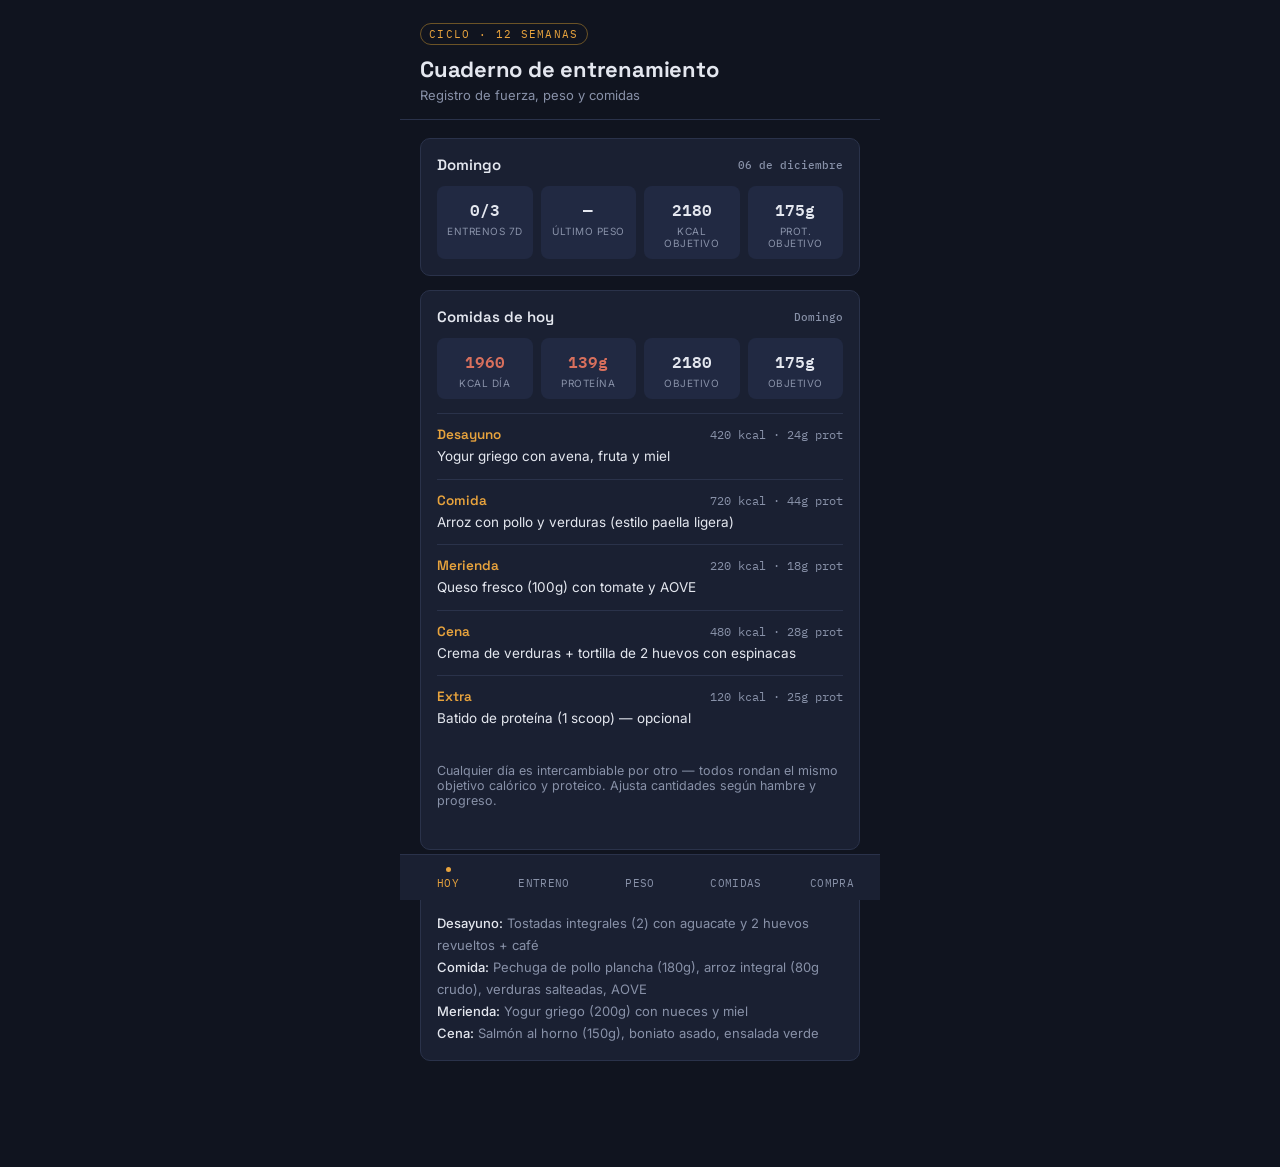
==== index.html @ 6636d722 "Add files via upload" ====
<!DOCTYPE html>
<html lang="es">
<head>
<meta charset="UTF-8">
<meta name="viewport" content="width=device-width, initial-scale=1, maximum-scale=1">
<meta name="theme-color" content="#10141f">
<title>Cuaderno — plan 12 semanas</title>
<link rel="stylesheet" href="style.css">
</head>
<body>

<header class="app-header">
  <div class="stamp">Ciclo · 12 semanas</div>
  <h1>Cuaderno de entrenamiento</h1>
  <p>Registro de fuerza, peso y comidas</p>
</header>

<main>

  <!-- ================= HOY ================= -->
  <section class="view active" id="view-hoy">
    <div class="card" id="hoy-resumen"></div>
    <div class="card" id="hoy-comidas"></div>
    <div class="card" id="hoy-manana"></div>
  </section>

  <!-- ================= ENTRENO ================= -->
  <section class="view" id="view-entreno">
    <div class="pillrow" id="workout-pills"></div>
    <div class="card" id="workout-card"></div>
  </section>

  <!-- ================= PESO ================= -->
  <section class="view" id="view-peso">
    <div class="card">
      <h2>Registrar peso <span class="tag">3x/semana o más</span></h2>
      <div class="weight-input-row">
        <input type="number" step="0.1" inputmode="decimal" id="weight-input" placeholder="Ej. 79.4">
        <button id="weight-save">Guardar</button>
      </div>
      <div class="chart-wrap"><canvas id="weight-chart"></canvas></div>
      <div class="trend-readout" id="weight-trend"></div>
    </div>
    <div class="card">
      <h2>Historial</h2>
      <div class="weight-history" id="weight-history"></div>
    </div>
  </section>

  <!-- ================= COMIDAS ================= -->
  <section class="view" id="view-comidas">
    <div class="pillrow" id="meal-mode-pills">
      <button class="pill active" data-mode="dia">Día</button>
      <button class="pill" data-mode="semana">Semana</button>
    </div>
    <div id="meal-day-pills-wrap">
      <div class="pillrow" id="meal-pills"></div>
    </div>
    <div class="card" id="meal-card"></div>
  </section>

  <!-- ================= COMPRA ================= -->
  <section class="view" id="view-compra">
    <div class="card">
      <h2>¿Qué días quieres comprar? <span class="tag">marca los que apliquen</span></h2>
      <div class="daycheck-grid" id="compra-daychecks"></div>
      <button class="ghost" id="compra-select-all" style="margin-top:10px;width:100%;">Marcar / desmarcar todos</button>
    </div>
    <div class="card" id="compra-list"></div>
  </section>

</main>

<nav class="tabbar">
  <button data-view="hoy" class="active"><span class="dot"></span>Hoy</button>
  <button data-view="entreno"><span class="dot"></span>Entreno</button>
  <button data-view="peso"><span class="dot"></span>Peso</button>
  <button data-view="comidas"><span class="dot"></span>Comidas</button>
  <button data-view="compra"><span class="dot"></span>Compra</button>
</nav>

<script src="data.js"></script>
<script src="app.js"></script>
</body>
</html>
---- style.css ----
@import url('https://fonts.googleapis.com/css2?family=Space+Grotesk:wght@500;600;700&family=Inter:wght@400;500;600&family=IBM+Plex+Mono:wght@500;600&display=swap');

:root {
  --bg: #10141f;
  --surface: #1a2032;
  --surface-2: #212942;
  --border: #2a324a;
  --text: #e4e7ef;
  --text-muted: #8891a8;
  --accent: #e8a33d;
  --accent-dim: #6b5326;
  --good: #5fa777;
  --bad: #d9705d;
  --radius: 10px;
}

* { box-sizing: border-box; }

html, body {
  margin: 0;
  padding: 0;
  background: var(--bg);
  color: var(--text);
  font-family: 'Inter', system-ui, sans-serif;
  -webkit-tap-highlight-color: transparent;
}

body {
  max-width: 480px;
  margin: 0 auto;
  min-height: 100vh;
  padding-bottom: 84px;
}

header.app-header {
  padding: 22px 20px 16px;
  border-bottom: 1px solid var(--border);
}

header.app-header .stamp {
  display: inline-flex;
  align-items: center;
  gap: 8px;
  font-family: 'IBM Plex Mono', monospace;
  font-size: 11px;
  letter-spacing: 0.12em;
  text-transform: uppercase;
  color: var(--accent);
  border: 1px solid var(--accent-dim);
  padding: 3px 8px;
  border-radius: 999px;
  margin-bottom: 10px;
}

header.app-header h1 {
  font-family: 'Space Grotesk', sans-serif;
  font-size: 22px;
  font-weight: 700;
  margin: 0;
  letter-spacing: -0.01em;
}

header.app-header p {
  color: var(--text-muted);
  font-size: 13px;
  margin: 4px 0 0;
}

main { padding: 18px 20px 8px; }

section.view { display: none; }
section.view.active { display: block; }

.card {
  background: var(--surface);
  border: 1px solid var(--border);
  border-radius: var(--radius);
  padding: 16px;
  margin-bottom: 14px;
}

.card h2 {
  font-family: 'Space Grotesk', sans-serif;
  font-size: 15px;
  font-weight: 600;
  margin: 0 0 12px;
  display: flex;
  align-items: center;
  justify-content: space-between;
}

.card h2 .tag {
  font-family: 'IBM Plex Mono', monospace;
  font-size: 10.5px;
  color: var(--text-muted);
  font-weight: 500;
}

/* ---- Day selector pills ---- */
.pillrow {
  display: flex;
  gap: 6px;
  overflow-x: auto;
  padding-bottom: 4px;
  margin-bottom: 14px;
  -ms-overflow-style: none;
  scrollbar-width: none;
}
.pillrow::-webkit-scrollbar { display: none; }

.pill {
  flex: 0 0 auto;
  font-family: 'IBM Plex Mono', monospace;
  font-size: 12px;
  padding: 7px 12px;
  border-radius: 999px;
  border: 1px solid var(--border);
  background: var(--surface);
  color: var(--text-muted);
  cursor: pointer;
}
.pill.active {
  background: var(--accent);
  border-color: var(--accent);
  color: #1a1206;
  font-weight: 600;
}

/* ---- Macro summary ---- */
.macro-grid {
  display: grid;
  grid-template-columns: repeat(4, 1fr);
  gap: 8px;
}
.macro-box {
  background: var(--surface-2);
  border-radius: 8px;
  padding: 10px 6px;
  text-align: center;
}
.macro-box .val {
  font-family: 'IBM Plex Mono', monospace;
  font-size: 16px;
  font-weight: 600;
}
.macro-box .lbl {
  font-size: 10px;
  color: var(--text-muted);
  text-transform: uppercase;
  letter-spacing: 0.05em;
  margin-top: 2px;
}
.macro-box.on-target .val { color: var(--good); }
.macro-box.off-target .val { color: var(--bad); }

/* ---- Meal rows ---- */
.meal-row {
  padding: 12px 0;
  border-top: 1px solid var(--border);
}
.meal-row:first-child { border-top: none; padding-top: 0; }
.meal-row .meal-head {
  display: flex;
  justify-content: space-between;
  align-items: baseline;
  margin-bottom: 4px;
}
.meal-row .meal-name {
  font-family: 'Space Grotesk', sans-serif;
  font-weight: 600;
  font-size: 13.5px;
  color: var(--accent);
}
.meal-row .meal-macro {
  font-family: 'IBM Plex Mono', monospace;
  font-size: 11.5px;
  color: var(--text-muted);
}
.meal-row .meal-text {
  font-size: 13.5px;
  line-height: 1.45;
  color: var(--text);
}

/* ---- Workout log ---- */
.exercise-row {
  border-top: 1px solid var(--border);
  padding: 12px 0;
  position: relative;
}
.exercise-row:first-child { border-top: none; padding-top: 0; }
.exercise-row .ex-remove {
  position: absolute;
  top: 12px;
  right: 0;
  background: none;
  border: 1px solid var(--border);
  color: var(--text-muted);
  width: 22px;
  height: 22px;
  border-radius: 50%;
  font-size: 14px;
  line-height: 1;
  cursor: pointer;
  display: flex;
  align-items: center;
  justify-content: center;
}
.exercise-row:first-child .ex-remove { top: 0; }
.exercise-row .ex-remove:active { color: var(--bad); border-color: var(--bad); }
.exercise-row .ex-name {
  font-weight: 600;
  font-size: 13.5px;
  padding-right: 30px;
}
.exercise-row .ex-scheme {
  font-family: 'IBM Plex Mono', monospace;
  font-size: 11px;
  color: var(--text-muted);
  margin-bottom: 8px;
}
.exercise-row .ex-last {
  font-size: 11.5px;
  color: var(--accent);
  margin-bottom: 8px;
  font-family: 'IBM Plex Mono', monospace;
}
.set-inputs {
  display: flex;
  gap: 8px;
}
.set-inputs input {
  flex: 1;
  background: var(--surface-2);
  border: 1px solid var(--border);
  border-radius: 6px;
  color: var(--text);
  font-family: 'IBM Plex Mono', monospace;
  font-size: 13px;
  padding: 8px;
  width: 100%;
}
.set-inputs input::placeholder { color: #4d566e; }

button.primary {
  width: 100%;
  background: var(--accent);
  color: #1a1206;
  border: none;
  border-radius: 8px;
  padding: 13px;
  font-family: 'Space Grotesk', sans-serif;
  font-weight: 700;
  font-size: 14px;
  cursor: pointer;
  margin-top: 4px;
}
button.primary:active { opacity: 0.85; }

button.ghost {
  background: transparent;
  border: 1px solid var(--border);
  color: var(--text-muted);
  border-radius: 8px;
  padding: 8px 12px;
  font-family: 'IBM Plex Mono', monospace;
  font-size: 12px;
  cursor: pointer;
}

.add-exercise {
  margin-top: 16px;
  padding-top: 14px;
  border-top: 1px dashed var(--border);
}
.add-exercise-inputs {
  display: flex;
  flex-direction: column;
  gap: 8px;
  margin-bottom: 8px;
}
.add-exercise-inputs input {
  background: var(--surface-2);
  border: 1px solid var(--border);
  border-radius: 6px;
  color: var(--text);
  font-family: 'Inter', sans-serif;
  font-size: 13px;
  padding: 9px 10px;
  width: 100%;
}
.add-exercise-inputs input::placeholder { color: #4d566e; }

/* ---- Weight log ---- */
.weight-input-row {
  display: flex;
  gap: 8px;
  margin-bottom: 14px;
}
.weight-input-row input {
  flex: 1;
  background: var(--surface-2);
  border: 1px solid var(--border);
  border-radius: 8px;
  color: var(--text);
  font-family: 'IBM Plex Mono', monospace;
  font-size: 15px;
  padding: 10px 12px;
}
.weight-input-row button {
  background: var(--accent);
  color: #1a1206;
  border: none;
  border-radius: 8px;
  padding: 0 18px;
  font-weight: 700;
  cursor: pointer;
}

.chart-wrap { position: relative; height: 150px; margin-bottom: 8px; }
.chart-wrap canvas { width: 100%; height: 100%; }

.trend-readout {
  display: flex;
  justify-content: space-between;
  font-family: 'IBM Plex Mono', monospace;
  font-size: 12px;
  color: var(--text-muted);
  padding-top: 8px;
  border-top: 1px solid var(--border);
}
.trend-readout b { color: var(--text); }

.weight-history {
  margin-top: 10px;
  max-height: 140px;
  overflow-y: auto;
}
.weight-history .wh-row {
  display: flex;
  justify-content: space-between;
  font-family: 'IBM Plex Mono', monospace;
  font-size: 12px;
  padding: 6px 0;
  border-top: 1px solid var(--border);
  color: var(--text-muted);
}
.weight-history .wh-row span:last-child { color: var(--text); }

/* ---- Vista semana (Comidas) ---- */
.week-day-block {
  border-top: 1px solid var(--border);
  padding: 12px 0;
}
.week-day-block:first-child { border-top: none; padding-top: 0; }
.week-day-block .wd-head {
  display: flex;
  justify-content: space-between;
  align-items: baseline;
  margin-bottom: 6px;
}
.week-day-block .wd-name {
  font-family: 'Space Grotesk', sans-serif;
  font-weight: 700;
  font-size: 14px;
}
.week-day-block .wd-macro {
  font-family: 'IBM Plex Mono', monospace;
  font-size: 11px;
  color: var(--text-muted);
}
.week-day-block .wd-meals {
  font-size: 12.5px;
  color: var(--text-muted);
  line-height: 1.6;
}
.week-day-block .wd-meals b { color: var(--text); font-weight: 500; }

/* ---- Lista de la compra ---- */
.daycheck-grid {
  display: grid;
  grid-template-columns: repeat(4, 1fr);
  gap: 8px;
}
.daycheck {
  display: flex;
  flex-direction: column;
  align-items: center;
  gap: 6px;
  padding: 10px 4px;
  border-radius: 8px;
  border: 1px solid var(--border);
  background: var(--surface-2);
  cursor: pointer;
  font-family: 'IBM Plex Mono', monospace;
  font-size: 11px;
  color: var(--text-muted);
}
.daycheck.checked {
  border-color: var(--accent);
  color: var(--accent);
}
.daycheck input { display: none; }
.daycheck .box {
  width: 16px;
  height: 16px;
  border-radius: 4px;
  border: 1.5px solid var(--border);
}
.daycheck.checked .box {
  background: var(--accent);
  border-color: var(--accent);
}

.shop-cat { margin-bottom: 16px; }
.shop-cat:last-child { margin-bottom: 0; }
.shop-cat h3 {
  font-family: 'Space Grotesk', sans-serif;
  font-size: 12.5px;
  font-weight: 600;
  color: var(--accent);
  margin: 0 0 8px;
  text-transform: uppercase;
  letter-spacing: 0.03em;
}
.shop-item {
  display: flex;
  justify-content: space-between;
  font-size: 13.5px;
  padding: 7px 0;
  border-top: 1px solid var(--border);
}
.shop-item:first-child { border-top: none; }
.shop-item .qty {
  font-family: 'IBM Plex Mono', monospace;
  color: var(--text-muted);
  white-space: nowrap;
  margin-left: 12px;
}

.tomorrow-list {
  font-size: 13px;
  color: var(--text-muted);
  line-height: 1.7;
}
.tomorrow-list b { color: var(--text); font-weight: 500; }

.empty-note {
  font-size: 12.5px;
  color: var(--text-muted);
  text-align: center;
  padding: 12px 0;
}

/* ---- Bottom nav ---- */
nav.tabbar {
  position: fixed;
  bottom: 0;
  left: 50%;
  transform: translateX(-50%);
  width: 100%;
  max-width: 480px;
  background: var(--surface);
  border-top: 1px solid var(--border);
  display: flex;
}
nav.tabbar button {
  flex: 1;
  background: none;
  border: none;
  color: var(--text-muted);
  font-family: 'IBM Plex Mono', monospace;
  font-size: 10.5px;
  letter-spacing: 0.03em;
  text-transform: uppercase;
  padding: 12px 4px 10px;
  cursor: pointer;
  display: flex;
  flex-direction: column;
  align-items: center;
  gap: 4px;
}
nav.tabbar button .dot {
  width: 5px;
  height: 5px;
  border-radius: 50%;
  background: transparent;
}
nav.tabbar button.active { color: var(--accent); }
nav.tabbar button.active .dot { background: var(--accent); }

:focus-visible {
  outline: 2px solid var(--accent);
  outline-offset: 2px;
}

@media (prefers-reduced-motion: reduce) {
  * { transition: none !important; animation: none !important; }
}
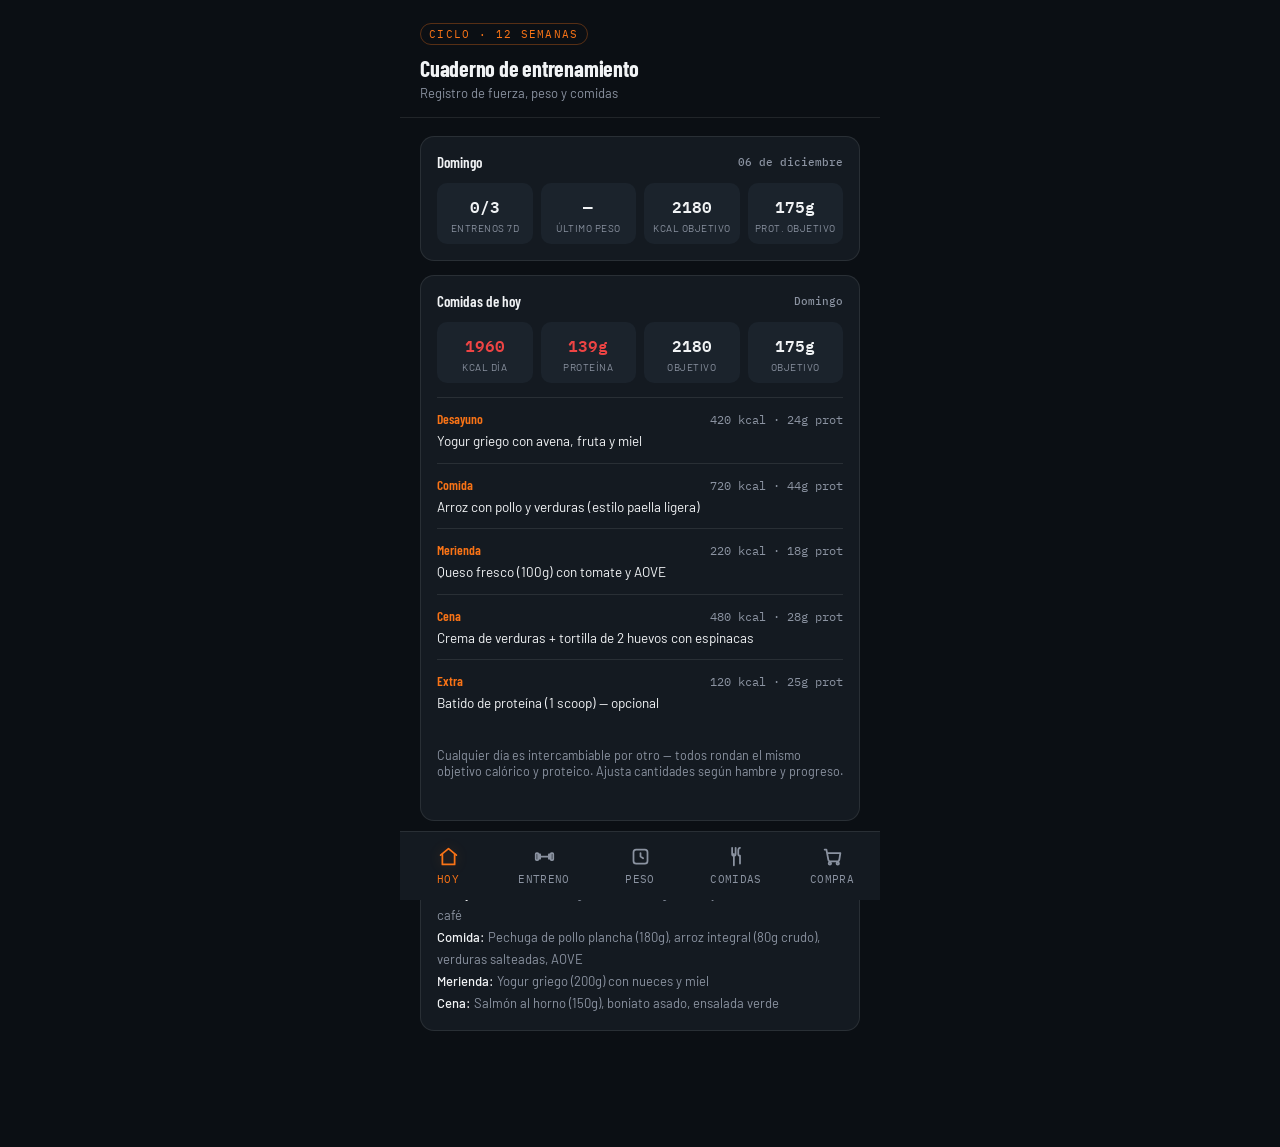
==== commit ad092822: "new 2.0" ====
--- a/index.html
+++ b/index.html
@@ -2,7 +2,7 @@
 <html lang="es">
 <head>
 <meta charset="UTF-8">
-<meta name="viewport" content="width=device-width, initial-scale=1, maximum-scale=1">
+<meta name="viewport" content="width=device-width, initial-scale=1, maximum-scale=1, viewport-fit=cover">
 <meta name="theme-color" content="#10141f">
 <title>Cuaderno — plan 12 semanas</title>
 <link rel="stylesheet" href="style.css">
@@ -72,11 +72,26 @@
 </main>
 
 <nav class="tabbar">
-  <button data-view="hoy" class="active"><span class="dot"></span>Hoy</button>
-  <button data-view="entreno"><span class="dot"></span>Entreno</button>
-  <button data-view="peso"><span class="dot"></span>Peso</button>
-  <button data-view="comidas"><span class="dot"></span>Comidas</button>
-  <button data-view="compra"><span class="dot"></span>Compra</button>
+  <button data-view="hoy" class="active">
+    <svg class="tab-icon" viewBox="0 0 24 24" fill="none" stroke="currentColor" stroke-width="2" stroke-linecap="round" stroke-linejoin="round"><path d="M3 10.5 12 3l9 7.5"/><path d="M5 9.5V21h14V9.5"/></svg>
+    <span>Hoy</span>
+  </button>
+  <button data-view="entreno">
+    <svg class="tab-icon" viewBox="0 0 24 24" fill="none" stroke="currentColor" stroke-width="2" stroke-linecap="round" stroke-linejoin="round"><line x1="6" y1="12" x2="18" y2="12"/><rect x="2" y="8" width="3" height="8" rx="1"/><rect x="19" y="8" width="3" height="8" rx="1"/><rect x="5" y="9.5" width="2" height="5"/><rect x="17" y="9.5" width="2" height="5"/></svg>
+    <span>Entreno</span>
+  </button>
+  <button data-view="peso">
+    <svg class="tab-icon" viewBox="0 0 24 24" fill="none" stroke="currentColor" stroke-width="2" stroke-linecap="round" stroke-linejoin="round"><rect x="4" y="4" width="16" height="16" rx="3"/><path d="M12 8v4l3 2"/></svg>
+    <span>Peso</span>
+  </button>
+  <button data-view="comidas">
+    <svg class="tab-icon" viewBox="0 0 24 24" fill="none" stroke="currentColor" stroke-width="2" stroke-linecap="round" stroke-linejoin="round"><path d="M7 2v7a2 2 0 0 0 4 0V2"/><path d="M9 9v13"/><path d="M16 2c-1.4 0-2 1.3-2 3v4c0 1 .9 2 2 2v9"/></svg>
+    <span>Comidas</span>
+  </button>
+  <button data-view="compra">
+    <svg class="tab-icon" viewBox="0 0 24 24" fill="none" stroke="currentColor" stroke-width="2" stroke-linecap="round" stroke-linejoin="round"><circle cx="9" cy="20" r="1.4"/><circle cx="18" cy="20" r="1.4"/><path d="M3 4h2l2.3 12a2 2 0 0 0 2 1.6h8.4a2 2 0 0 0 2-1.5L21 8H6.2"/></svg>
+    <span>Compra</span>
+  </button>
 </nav>
 
 <script src="data.js"></script>
--- a/style.css
+++ b/style.css
@@ -1,17 +1,18 @@
-@import url('https://fonts.googleapis.com/css2?family=Space+Grotesk:wght@500;600;700&family=Inter:wght@400;500;600&family=IBM+Plex+Mono:wght@500;600&display=swap');
+@import url('https://fonts.googleapis.com/css2?family=Barlow+Condensed:wght@500;600;700;800&family=Barlow:wght@400;500;600&family=IBM+Plex+Mono:wght@500;600&display=swap');
 
 :root {
-  --bg: #10141f;
-  --surface: #1a2032;
-  --surface-2: #212942;
-  --border: #2a324a;
-  --text: #e4e7ef;
-  --text-muted: #8891a8;
-  --accent: #e8a33d;
-  --accent-dim: #6b5326;
-  --good: #5fa777;
-  --bad: #d9705d;
-  --radius: 10px;
+  --bg: #0b0f14;
+  --surface: #141a21;
+  --surface-2: #1b232c;
+  --border: rgba(255, 255, 255, 0.09);
+  --text: #f1f3f5;
+  --text-muted: #8b93a1;
+  --accent: #f97316;
+  --accent-dim: rgba(249, 115, 22, 0.32);
+  --accent-glow: rgba(249, 115, 22, 0.22);
+  --good: #22c55e;
+  --bad: #ef4444;
+  --radius: 14px;
 }
 
 * { box-sizing: border-box; }
@@ -21,7 +22,7 @@
   padding: 0;
   background: var(--bg);
   color: var(--text);
-  font-family: 'Inter', system-ui, sans-serif;
+  font-family: 'Barlow', system-ui, sans-serif;
   -webkit-tap-highlight-color: transparent;
 }
 
@@ -29,7 +30,7 @@
   max-width: 480px;
   margin: 0 auto;
   min-height: 100vh;
-  padding-bottom: 84px;
+  padding-bottom: calc(94px + env(safe-area-inset-bottom, 0px));
 }
 
 header.app-header {
@@ -53,7 +54,7 @@
 }
 
 header.app-header h1 {
-  font-family: 'Space Grotesk', sans-serif;
+  font-family: 'Barlow Condensed', sans-serif;
   font-size: 22px;
   font-weight: 700;
   margin: 0;
@@ -80,7 +81,7 @@
 }
 
 .card h2 {
-  font-family: 'Space Grotesk', sans-serif;
+  font-family: 'Barlow Condensed', sans-serif;
   font-size: 15px;
   font-weight: 600;
   margin: 0 0 12px;
@@ -134,7 +135,7 @@
 }
 .macro-box {
   background: var(--surface-2);
-  border-radius: 8px;
+  border-radius: 10px;
   padding: 10px 6px;
   text-align: center;
 }
@@ -166,7 +167,7 @@
   margin-bottom: 4px;
 }
 .meal-row .meal-name {
-  font-family: 'Space Grotesk', sans-serif;
+  font-family: 'Barlow Condensed', sans-serif;
   font-weight: 600;
   font-size: 13.5px;
   color: var(--accent);
@@ -184,112 +185,241 @@
 
 /* ---- Workout log ---- */
 .exercise-row {
-  border-top: 1px solid var(--border);
-  padding: 12px 0;
+  background: var(--surface-2);
+  border: 1px solid var(--border);
+  border-radius: 16px;
+  padding: 18px 16px;
+  margin-bottom: 14px;
   position: relative;
 }
-.exercise-row:first-child { border-top: none; padding-top: 0; }
+.exercise-row:last-child { margin-bottom: 0; }
 .exercise-row .ex-remove {
   position: absolute;
-  top: 12px;
-  right: 0;
-  background: none;
-  border: 1px solid var(--border);
-  color: var(--text-muted);
-  width: 22px;
-  height: 22px;
+  top: 14px;
+  right: 14px;
+  background: var(--surface);
+  border: 1px solid var(--border);
+  color: var(--text-muted);
+  width: 32px;
+  height: 32px;
   border-radius: 50%;
-  font-size: 14px;
+  font-size: 17px;
   line-height: 1;
   cursor: pointer;
   display: flex;
   align-items: center;
   justify-content: center;
 }
-.exercise-row:first-child .ex-remove { top: 0; }
 .exercise-row .ex-remove:active { color: var(--bad); border-color: var(--bad); }
 .exercise-row .ex-name {
+  font-weight: 700;
+  font-size: 16px;
+  padding-right: 40px;
+  margin-bottom: 6px;
+  line-height: 1.3;
+}
+.exercise-row .ex-scheme {
+  display: block;
+  font-family: 'IBM Plex Mono', monospace;
+  font-size: 12.5px;
+  color: var(--text-muted);
+  margin-bottom: 10px;
+}
+.exercise-row .ex-last {
+  font-size: 12.5px;
+  color: var(--accent);
+  margin-bottom: 12px;
+  font-family: 'IBM Plex Mono', monospace;
+}
+.ex-rest-row {
+  display: flex;
+  align-items: center;
+  justify-content: space-between;
+  gap: 10px;
+  background: var(--surface);
+  border: 1px solid var(--border);
+  border-radius: 10px;
+  padding: 8px 8px 8px 14px;
+  margin-bottom: 12px;
+}
+.ex-rest-label {
+  font-family: 'IBM Plex Mono', monospace;
+  font-size: 12.5px;
+  color: var(--text-muted);
+}
+.ex-rest-stepper {
+  display: flex;
+  align-items: center;
+  gap: 10px;
+}
+.ex-rest-stepper button {
+  width: 40px;
+  height: 40px;
+  border-radius: 10px;
+  background: var(--surface-2);
+  border: 1px solid var(--border);
+  color: var(--text);
+  font-size: 19px;
+  line-height: 1;
+  display: flex;
+  align-items: center;
+  justify-content: center;
+  cursor: pointer;
+  -webkit-tap-highlight-color: transparent;
+}
+.ex-rest-stepper button:active { background: var(--accent-dim); }
+.ex-rest-value {
+  font-family: 'IBM Plex Mono', monospace;
+  font-size: 14.5px;
   font-weight: 600;
+  min-width: 42px;
+  text-align: center;
+}
+
+.stopwatch-btn {
+  width: 100%;
+  margin-top: 10px;
+  color: var(--accent);
+  border-color: var(--accent-dim);
+  padding: 13px;
+  font-size: 13px;
+  min-height: 46px;
+}
+.stopwatch-btn.running {
+  color: var(--bad);
+  border-color: var(--bad);
+}
+
+.rest-timer { margin-top: 14px; }
+.rest-start-btn {
+  width: 100%;
+  background: var(--surface);
+  border: 1px solid var(--border);
+  color: var(--text);
+  border-radius: 10px;
+  padding: 14px;
+  min-height: 48px;
+  font-family: 'IBM Plex Mono', monospace;
   font-size: 13.5px;
-  padding-right: 30px;
-}
-.exercise-row .ex-scheme {
-  font-family: 'IBM Plex Mono', monospace;
-  font-size: 11px;
-  color: var(--text-muted);
-  margin-bottom: 8px;
-}
-.exercise-row .ex-last {
-  font-size: 11.5px;
+  cursor: pointer;
+}
+.rest-countdown {
+  display: flex;
+  align-items: center;
+  justify-content: space-between;
+  background: var(--surface);
+  border: 1px solid var(--accent-dim);
+  border-radius: 10px;
+  padding: 12px 16px;
+  min-height: 48px;
+}
+.rc-time {
+  font-family: 'IBM Plex Mono', monospace;
+  font-size: 24px;
+  font-weight: 600;
   color: var(--accent);
-  margin-bottom: 8px;
-  font-family: 'IBM Plex Mono', monospace;
+}
+.rc-cancel {
+  background: none;
+  border: 1px solid var(--border);
+  color: var(--text-muted);
+  border-radius: 6px;
+  padding: 9px 14px;
+  min-height: 40px;
+  font-family: 'IBM Plex Mono', monospace;
+  font-size: 12px;
+  cursor: pointer;
+}
+.rc-done {
+  font-family: 'Barlow Condensed', sans-serif;
+  font-weight: 700;
+  font-size: 15px;
+  color: var(--good);
+  width: 100%;
+  text-align: center;
 }
 .set-inputs {
   display: flex;
-  gap: 8px;
+  gap: 10px;
 }
 .set-inputs input {
   flex: 1;
-  background: var(--surface-2);
-  border: 1px solid var(--border);
-  border-radius: 6px;
-  color: var(--text);
-  font-family: 'IBM Plex Mono', monospace;
-  font-size: 13px;
-  padding: 8px;
-  width: 100%;
-}
-.set-inputs input::placeholder { color: #4d566e; }
+  background: var(--surface);
+  border: 1px solid var(--border);
+  border-radius: 10px;
+  color: var(--text);
+  font-family: 'IBM Plex Mono', monospace;
+  font-size: 16px;
+  padding: 13px 10px;
+  min-height: 48px;
+  width: 100%;
+}
+.set-inputs input::placeholder { color: #4d566e; font-size: 13px; }
 
 button.primary {
   width: 100%;
   background: var(--accent);
   color: #1a1206;
   border: none;
-  border-radius: 8px;
-  padding: 13px;
-  font-family: 'Space Grotesk', sans-serif;
+  border-radius: 10px;
+  padding: 15px;
+  min-height: 50px;
+  font-family: 'Barlow Condensed', sans-serif;
   font-weight: 700;
-  font-size: 14px;
+  font-size: 16px;
+  letter-spacing: 0.02em;
   cursor: pointer;
   margin-top: 4px;
-}
-button.primary:active { opacity: 0.85; }
+  box-shadow: 0 4px 16px var(--accent-glow);
+}
+button.primary:active { opacity: 0.9; }
 
 button.ghost {
   background: transparent;
   border: 1px solid var(--border);
   color: var(--text-muted);
-  border-radius: 8px;
-  padding: 8px 12px;
-  font-family: 'IBM Plex Mono', monospace;
-  font-size: 12px;
+  border-radius: 10px;
+  padding: 12px;
+  min-height: 46px;
+  font-family: 'IBM Plex Mono', monospace;
+  font-size: 12.5px;
   cursor: pointer;
 }
 
 .add-exercise {
-  margin-top: 16px;
-  padding-top: 14px;
+  margin-top: 18px;
+  padding-top: 16px;
   border-top: 1px dashed var(--border);
 }
 .add-exercise-inputs {
   display: flex;
   flex-direction: column;
-  gap: 8px;
-  margin-bottom: 8px;
+  gap: 10px;
+  margin-bottom: 10px;
 }
 .add-exercise-inputs input {
   background: var(--surface-2);
   border: 1px solid var(--border);
-  border-radius: 6px;
-  color: var(--text);
-  font-family: 'Inter', sans-serif;
-  font-size: 13px;
-  padding: 9px 10px;
+  border-radius: 10px;
+  color: var(--text);
+  font-family: 'Barlow', sans-serif;
+  font-size: 15px;
+  padding: 12px 12px;
+  min-height: 46px;
   width: 100%;
 }
 .add-exercise-inputs input::placeholder { color: #4d566e; }
+.add-exercise-inputs select {
+  background: var(--surface-2);
+  border: 1px solid var(--border);
+  border-radius: 10px;
+  color: var(--text);
+  font-family: 'Barlow', sans-serif;
+  font-size: 15px;
+  padding: 12px 12px;
+  min-height: 46px;
+  width: 100%;
+}
 
 /* ---- Weight log ---- */
 .weight-input-row {
@@ -301,7 +431,7 @@
   flex: 1;
   background: var(--surface-2);
   border: 1px solid var(--border);
-  border-radius: 8px;
+  border-radius: 10px;
   color: var(--text);
   font-family: 'IBM Plex Mono', monospace;
   font-size: 15px;
@@ -311,7 +441,7 @@
   background: var(--accent);
   color: #1a1206;
   border: none;
-  border-radius: 8px;
+  border-radius: 10px;
   padding: 0 18px;
   font-weight: 700;
   cursor: pointer;
@@ -360,7 +490,7 @@
   margin-bottom: 6px;
 }
 .week-day-block .wd-name {
-  font-family: 'Space Grotesk', sans-serif;
+  font-family: 'Barlow Condensed', sans-serif;
   font-weight: 700;
   font-size: 14px;
 }
@@ -388,7 +518,7 @@
   align-items: center;
   gap: 6px;
   padding: 10px 4px;
-  border-radius: 8px;
+  border-radius: 10px;
   border: 1px solid var(--border);
   background: var(--surface-2);
   cursor: pointer;
@@ -415,7 +545,7 @@
 .shop-cat { margin-bottom: 16px; }
 .shop-cat:last-child { margin-bottom: 0; }
 .shop-cat h3 {
-  font-family: 'Space Grotesk', sans-serif;
+  font-family: 'Barlow Condensed', sans-serif;
   font-size: 12.5px;
   font-weight: 600;
   color: var(--accent);
@@ -463,6 +593,7 @@
   background: var(--surface);
   border-top: 1px solid var(--border);
   display: flex;
+  padding-bottom: env(safe-area-inset-bottom, 0px);
 }
 nav.tabbar button {
   flex: 1;
@@ -473,27 +604,44 @@
   font-size: 10.5px;
   letter-spacing: 0.03em;
   text-transform: uppercase;
-  padding: 12px 4px 10px;
+  padding: 14px 4px 14px;
+  min-height: 58px;
   cursor: pointer;
   display: flex;
   flex-direction: column;
   align-items: center;
-  gap: 4px;
-}
-nav.tabbar button .dot {
-  width: 5px;
-  height: 5px;
-  border-radius: 50%;
-  background: transparent;
+  justify-content: center;
+  gap: 5px;
+  -webkit-tap-highlight-color: transparent;
+}
+nav.tabbar button .tab-icon {
+  width: 21px;
+  height: 21px;
+  flex-shrink: 0;
 }
 nav.tabbar button.active { color: var(--accent); }
-nav.tabbar button.active .dot { background: var(--accent); }
+nav.tabbar button.active .tab-icon { filter: drop-shadow(0 0 6px var(--accent-glow)); }
 
 :focus-visible {
   outline: 2px solid var(--accent);
   outline-offset: 2px;
 }
 
+/* Feedback táctil: todo elemento tocable reacciona al tap, nunca un cambio instantáneo sin aviso */
+button, .pill, .daycheck {
+  transition: transform 100ms ease, opacity 100ms ease, background-color 150ms ease, border-color 150ms ease;
+}
+button:active, .pill:active, .daycheck:active {
+  transform: scale(0.96);
+}
+
+.icon {
+  width: 17px;
+  height: 17px;
+  flex-shrink: 0;
+  vertical-align: -3px;
+}
+
 @media (prefers-reduced-motion: reduce) {
   * { transition: none !important; animation: none !important; }
 }
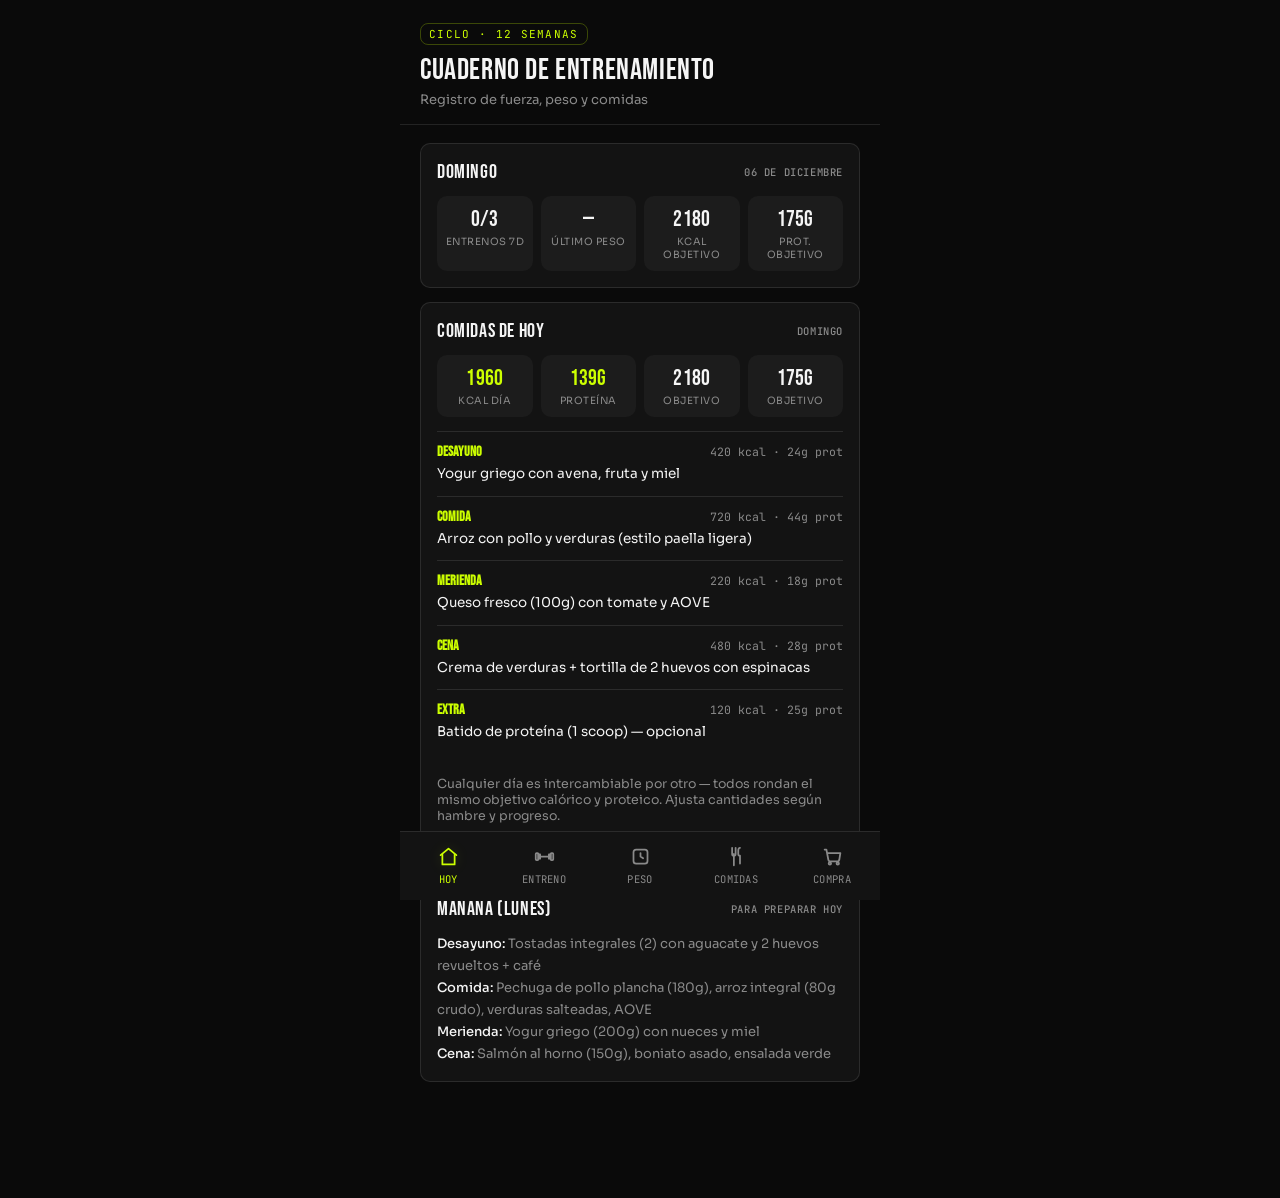
==== commit c7556b06: "new style 4.0" ====
--- a/index.html
+++ b/index.html
@@ -71,6 +71,16 @@
 
 </main>
 
+<!-- ================= Barra fija de descanso (visible en cualquier scroll) ================= -->
+<div class="global-rest-bar" id="global-rest-bar" style="display:none;">
+  <div class="grb-inner">
+    <span class="grb-label" id="grb-label">Descanso</span>
+    <span class="grb-time" id="grb-time">0:00</span>
+    <button class="grb-plus30" id="grb-plus30">+30s</button>
+    <button class="grb-cancel" id="grb-cancel">Saltar</button>
+  </div>
+</div>
+
 <nav class="tabbar">
   <button data-view="hoy" class="active">
     <svg class="tab-icon" viewBox="0 0 24 24" fill="none" stroke="currentColor" stroke-width="2" stroke-linecap="round" stroke-linejoin="round"><path d="M3 10.5 12 3l9 7.5"/><path d="M5 9.5V21h14V9.5"/></svg>
--- a/style.css
+++ b/style.css
@@ -1,18 +1,21 @@
-@import url('https://fonts.googleapis.com/css2?family=Barlow+Condensed:wght@500;600;700;800&family=Barlow:wght@400;500;600&family=IBM+Plex+Mono:wght@500;600&display=swap');
+@import url('https://fonts.googleapis.com/css2?family=Bebas+Neue&family=Sora:wght@400;500;600;700&family=JetBrains+Mono:wght@500;600;700&display=swap');
 
 :root {
-  --bg: #0b0f14;
-  --surface: #141a21;
-  --surface-2: #1b232c;
-  --border: rgba(255, 255, 255, 0.09);
-  --text: #f1f3f5;
-  --text-muted: #8b93a1;
-  --accent: #f97316;
-  --accent-dim: rgba(249, 115, 22, 0.32);
-  --accent-glow: rgba(249, 115, 22, 0.22);
-  --good: #22c55e;
-  --bad: #ef4444;
-  --radius: 14px;
+  --bg: #0a0a0a;
+  --surface: #131313;
+  --surface-2: #1c1c1c;
+  --border: rgba(255, 255, 255, 0.10);
+  --text: #f5f5f5;
+  --text-muted: #8a8a8a;
+  --accent: #ccff00;
+  --accent-dim: rgba(204, 255, 0, 0.25);
+  --accent-glow: rgba(204, 255, 0, 0.18);
+  --secondary: #334155;
+  --protein: #ccff00;
+  --tertiary: #ff3e00;
+  --good: #ccff00;
+  --bad: #ff3e00;
+  --radius: 10px;
 }
 
 * { box-sizing: border-box; }
@@ -22,7 +25,7 @@
   padding: 0;
   background: var(--bg);
   color: var(--text);
-  font-family: 'Barlow', system-ui, sans-serif;
+  font-family: 'Sora', system-ui, sans-serif;
   -webkit-tap-highlight-color: transparent;
 }
 
@@ -42,29 +45,30 @@
   display: inline-flex;
   align-items: center;
   gap: 8px;
-  font-family: 'IBM Plex Mono', monospace;
+  font-family: 'JetBrains Mono', monospace;
   font-size: 11px;
   letter-spacing: 0.12em;
   text-transform: uppercase;
   color: var(--accent);
   border: 1px solid var(--accent-dim);
   padding: 3px 8px;
-  border-radius: 999px;
+  border-radius: 8px;
   margin-bottom: 10px;
 }
 
 header.app-header h1 {
-  font-family: 'Barlow Condensed', sans-serif;
-  font-size: 22px;
-  font-weight: 700;
+  font-family: 'Bebas Neue', sans-serif;
+  font-size: 30px;
+  font-weight: 400;
+  letter-spacing: 0.02em;
   margin: 0;
-  letter-spacing: -0.01em;
+  line-height: 1;
 }
 
 header.app-header p {
   color: var(--text-muted);
   font-size: 13px;
-  margin: 4px 0 0;
+  margin: 6px 0 0;
 }
 
 main { padding: 18px 20px 8px; }
@@ -81,9 +85,11 @@
 }
 
 .card h2 {
-  font-family: 'Barlow Condensed', sans-serif;
-  font-size: 15px;
-  font-weight: 600;
+  font-family: 'Bebas Neue', sans-serif;
+  font-size: 20px;
+  font-weight: 400;
+  letter-spacing: 0.03em;
+  text-transform: uppercase;
   margin: 0 0 12px;
   display: flex;
   align-items: center;
@@ -91,7 +97,7 @@
 }
 
 .card h2 .tag {
-  font-family: 'IBM Plex Mono', monospace;
+  font-family: 'JetBrains Mono', monospace;
   font-size: 10.5px;
   color: var(--text-muted);
   font-weight: 500;
@@ -111,10 +117,10 @@
 
 .pill {
   flex: 0 0 auto;
-  font-family: 'IBM Plex Mono', monospace;
+  font-family: 'JetBrains Mono', monospace;
   font-size: 12px;
   padding: 7px 12px;
-  border-radius: 999px;
+  border-radius: 8px;
   border: 1px solid var(--border);
   background: var(--surface);
   color: var(--text-muted);
@@ -140,9 +146,10 @@
   text-align: center;
 }
 .macro-box .val {
-  font-family: 'IBM Plex Mono', monospace;
-  font-size: 16px;
-  font-weight: 600;
+  font-family: 'Bebas Neue', sans-serif;
+  font-size: 22px;
+  font-weight: 400;
+  letter-spacing: 0.01em;
 }
 .macro-box .lbl {
   font-size: 10px;
@@ -151,8 +158,8 @@
   letter-spacing: 0.05em;
   margin-top: 2px;
 }
-.macro-box.on-target .val { color: var(--good); }
-.macro-box.off-target .val { color: var(--bad); }
+.macro-box.kcal-box .val,
+.macro-box.protein-box .val { color: var(--protein); }
 
 /* ---- Meal rows ---- */
 .meal-row {
@@ -167,13 +174,13 @@
   margin-bottom: 4px;
 }
 .meal-row .meal-name {
-  font-family: 'Barlow Condensed', sans-serif;
+  font-family: 'Bebas Neue', sans-serif;
   font-weight: 600;
   font-size: 13.5px;
   color: var(--accent);
 }
 .meal-row .meal-macro {
-  font-family: 'IBM Plex Mono', monospace;
+  font-family: 'JetBrains Mono', monospace;
   font-size: 11.5px;
   color: var(--text-muted);
 }
@@ -187,12 +194,17 @@
 .exercise-row {
   background: var(--surface-2);
   border: 1px solid var(--border);
-  border-radius: 16px;
+  border-radius: 8px;
   padding: 18px 16px;
   margin-bottom: 14px;
   position: relative;
+  transition: background-color 300ms ease, border-color 300ms ease;
 }
 .exercise-row:last-child { margin-bottom: 0; }
+.exercise-row.completed {
+  background: rgba(34, 197, 94, 0.08);
+  border-color: rgba(34, 197, 94, 0.4);
+}
 .exercise-row .ex-remove {
   position: absolute;
   top: 14px;
@@ -203,8 +215,6 @@
   width: 32px;
   height: 32px;
   border-radius: 50%;
-  font-size: 17px;
-  line-height: 1;
   cursor: pointer;
   display: flex;
   align-items: center;
@@ -217,10 +227,28 @@
   padding-right: 40px;
   margin-bottom: 6px;
   line-height: 1.3;
-}
+  display: flex;
+  align-items: center;
+  gap: 8px;
+  flex-wrap: wrap;
+}
+.ex-done-badge {
+  display: inline-flex;
+  align-items: center;
+  gap: 4px;
+  background: rgba(34, 197, 94, 0.16);
+  color: var(--good);
+  border: 1px solid rgba(34, 197, 94, 0.4);
+  border-radius: 8px;
+  padding: 3px 10px 3px 8px;
+  font-family: 'JetBrains Mono', monospace;
+  font-size: 11px;
+  font-weight: 600;
+}
+.ex-done-badge .icon { width: 12px; height: 12px; }
 .exercise-row .ex-scheme {
   display: block;
-  font-family: 'IBM Plex Mono', monospace;
+  font-family: 'JetBrains Mono', monospace;
   font-size: 12.5px;
   color: var(--text-muted);
   margin-bottom: 10px;
@@ -229,7 +257,7 @@
   font-size: 12.5px;
   color: var(--accent);
   margin-bottom: 12px;
-  font-family: 'IBM Plex Mono', monospace;
+  font-family: 'JetBrains Mono', monospace;
 }
 .ex-rest-row {
   display: flex;
@@ -240,10 +268,10 @@
   border: 1px solid var(--border);
   border-radius: 10px;
   padding: 8px 8px 8px 14px;
-  margin-bottom: 12px;
+  margin-bottom: 14px;
 }
 .ex-rest-label {
-  font-family: 'IBM Plex Mono', monospace;
+  font-family: 'JetBrains Mono', monospace;
   font-size: 12.5px;
   color: var(--text-muted);
 }
@@ -269,105 +297,183 @@
 }
 .ex-rest-stepper button:active { background: var(--accent-dim); }
 .ex-rest-value {
-  font-family: 'IBM Plex Mono', monospace;
+  font-family: 'JetBrains Mono', monospace;
   font-size: 14.5px;
   font-weight: 600;
   min-width: 42px;
   text-align: center;
 }
 
-.stopwatch-btn {
+/* ---- Lista de series individuales ---- */
+.sets-list { display: flex; flex-direction: column; gap: 8px; }
+.set-row {
+  display: flex;
+  align-items: center;
+  gap: 8px;
+  background: var(--surface);
+  border: 1px solid var(--border);
+  border-radius: 10px;
+  padding: 8px 10px;
+  min-height: 52px;
+}
+.set-row.done {
+  background: rgba(34, 197, 94, 0.07);
+  border-color: rgba(34, 197, 94, 0.3);
+}
+.set-num {
+  font-family: 'JetBrains Mono', monospace;
+  font-size: 12px;
+  color: var(--text-muted);
+  width: 24px;
+  flex-shrink: 0;
+}
+.set-hint {
+  flex: 1;
+  font-size: 13px;
+  color: var(--text-muted);
+}
+.set-result {
+  flex: 1;
+  font-family: 'Bebas Neue', sans-serif;
+  font-size: 21px;
+  font-weight: 400;
+  letter-spacing: 0.01em;
+  color: var(--text);
+}
+.set-check-badge {
+  color: var(--good);
+  width: 22px;
+  height: 22px;
+  flex-shrink: 0;
+  display: flex;
+  align-items: center;
+  justify-content: center;
+}
+.set-row input {
+  flex: 1;
+  min-width: 0;
+  background: var(--surface-2);
+  border: 1px solid var(--border);
+  border-radius: 8px;
+  color: var(--text);
+  font-family: 'JetBrains Mono', monospace;
+  font-size: 15px;
+  padding: 10px 8px;
+  min-height: 40px;
+  text-align: center;
+}
+.set-row input::placeholder { color: #4d566e; font-size: 12px; }
+.set-start-btn, .set-done-btn {
+  flex-shrink: 0;
+  width: 44px;
+  height: 40px;
+  border-radius: 8px;
+  border: none;
+  cursor: pointer;
+  display: flex;
+  align-items: center;
+  justify-content: center;
+}
+.set-start-btn {
+  background: var(--accent);
+  color: #1a1206;
+}
+.set-start-btn .icon { width: 15px; height: 15px; }
+.set-done-btn {
+  background: var(--surface-2);
+  border: 1.5px solid var(--good);
+  color: var(--good);
+  width: auto;
+  padding: 0 10px;
+  gap: 6px;
+}
+.set-done-btn .set-elapsed {
+  font-family: 'JetBrains Mono', monospace;
+  font-size: 12.5px;
+}
+.set-done-btn .icon { width: 15px; height: 15px; }
+
+.add-exercise-row2 {
+  display: flex;
+  gap: 10px;
+}
+.add-exercise-row2 input { flex: 1; }
+
+/* ---- Barra fija de descanso ---- */
+.global-rest-bar {
+  position: fixed;
+  left: 50%;
+  transform: translateX(-50%);
+  bottom: calc(58px + env(safe-area-inset-bottom, 0px));
   width: 100%;
-  margin-top: 10px;
+  max-width: 480px;
+  z-index: 40;
+  padding: 0 14px;
+}
+.grb-inner {
+  background: var(--surface);
+  border: 1px solid var(--accent);
+  border-radius: 8px;
+  padding: 12px 16px;
+  display: flex;
+  align-items: center;
+  justify-content: space-between;
+  gap: 12px;
+  box-shadow: 0 8px 24px rgba(0,0,0,0.4), 0 0 0 1px var(--accent-glow);
+}
+.grb-label {
+  font-family: 'JetBrains Mono', monospace;
+  font-size: 11.5px;
+  color: var(--text-muted);
+  flex: 1;
+  overflow: hidden;
+  text-overflow: ellipsis;
+  white-space: nowrap;
+}
+.grb-time {
+  font-family: 'Bebas Neue', sans-serif;
+  font-size: 32px;
+  font-weight: 400;
+  letter-spacing: 0.02em;
   color: var(--accent);
-  border-color: var(--accent-dim);
-  padding: 13px;
-  font-size: 13px;
-  min-height: 46px;
-}
-.stopwatch-btn.running {
-  color: var(--bad);
-  border-color: var(--bad);
-}
-
-.rest-timer { margin-top: 14px; }
-.rest-start-btn {
-  width: 100%;
-  background: var(--surface);
-  border: 1px solid var(--border);
-  color: var(--text);
-  border-radius: 10px;
-  padding: 14px;
-  min-height: 48px;
-  font-family: 'IBM Plex Mono', monospace;
-  font-size: 13.5px;
-  cursor: pointer;
-}
-.rest-countdown {
-  display: flex;
-  align-items: center;
-  justify-content: space-between;
-  background: var(--surface);
-  border: 1px solid var(--accent-dim);
-  border-radius: 10px;
-  padding: 12px 16px;
-  min-height: 48px;
-}
-.rc-time {
-  font-family: 'IBM Plex Mono', monospace;
-  font-size: 24px;
+}
+.grb-plus30 {
+  background: var(--surface-2);
+  border: 1px solid var(--border);
+  color: var(--text);
+  border-radius: 8px;
+  padding: 8px 10px;
+  min-height: 36px;
+  font-family: 'JetBrains Mono', monospace;
+  font-size: 11.5px;
   font-weight: 600;
-  color: var(--accent);
-}
-.rc-cancel {
+  cursor: pointer;
+}
+.grb-cancel {
   background: none;
   border: 1px solid var(--border);
   color: var(--text-muted);
-  border-radius: 6px;
-  padding: 9px 14px;
-  min-height: 40px;
-  font-family: 'IBM Plex Mono', monospace;
-  font-size: 12px;
-  cursor: pointer;
-}
-.rc-done {
-  font-family: 'Barlow Condensed', sans-serif;
-  font-weight: 700;
-  font-size: 15px;
-  color: var(--good);
-  width: 100%;
-  text-align: center;
-}
-.set-inputs {
-  display: flex;
-  gap: 10px;
-}
-.set-inputs input {
-  flex: 1;
-  background: var(--surface);
-  border: 1px solid var(--border);
-  border-radius: 10px;
-  color: var(--text);
-  font-family: 'IBM Plex Mono', monospace;
-  font-size: 16px;
-  padding: 13px 10px;
-  min-height: 48px;
-  width: 100%;
-}
-.set-inputs input::placeholder { color: #4d566e; font-size: 13px; }
+  border-radius: 8px;
+  padding: 8px 12px;
+  min-height: 36px;
+  font-family: 'JetBrains Mono', monospace;
+  font-size: 11.5px;
+  cursor: pointer;
+}
+
 
 button.primary {
   width: 100%;
   background: var(--accent);
-  color: #1a1206;
+  color: #121212;
   border: none;
-  border-radius: 10px;
+  border-radius: 8px;
   padding: 15px;
   min-height: 50px;
-  font-family: 'Barlow Condensed', sans-serif;
+  font-family: 'Bebas Neue', sans-serif;
   font-weight: 700;
-  font-size: 16px;
-  letter-spacing: 0.02em;
+  font-size: 15px;
+  letter-spacing: 0.01em;
   cursor: pointer;
   margin-top: 4px;
   box-shadow: 0 4px 16px var(--accent-glow);
@@ -376,13 +482,14 @@
 
 button.ghost {
   background: transparent;
-  border: 1px solid var(--border);
-  color: var(--text-muted);
-  border-radius: 10px;
-  padding: 12px;
+  border: 1.5px solid var(--border);
+  color: var(--text-muted);
+  border-radius: 8px;
+  padding: 12px 16px;
   min-height: 46px;
-  font-family: 'IBM Plex Mono', monospace;
-  font-size: 12.5px;
+  font-family: 'Sora', sans-serif;
+  font-weight: 600;
+  font-size: 13px;
   cursor: pointer;
 }
 
@@ -402,7 +509,7 @@
   border: 1px solid var(--border);
   border-radius: 10px;
   color: var(--text);
-  font-family: 'Barlow', sans-serif;
+  font-family: 'Sora', sans-serif;
   font-size: 15px;
   padding: 12px 12px;
   min-height: 46px;
@@ -414,7 +521,7 @@
   border: 1px solid var(--border);
   border-radius: 10px;
   color: var(--text);
-  font-family: 'Barlow', sans-serif;
+  font-family: 'Sora', sans-serif;
   font-size: 15px;
   padding: 12px 12px;
   min-height: 46px;
@@ -433,7 +540,7 @@
   border: 1px solid var(--border);
   border-radius: 10px;
   color: var(--text);
-  font-family: 'IBM Plex Mono', monospace;
+  font-family: 'JetBrains Mono', monospace;
   font-size: 15px;
   padding: 10px 12px;
 }
@@ -453,7 +560,7 @@
 .trend-readout {
   display: flex;
   justify-content: space-between;
-  font-family: 'IBM Plex Mono', monospace;
+  font-family: 'JetBrains Mono', monospace;
   font-size: 12px;
   color: var(--text-muted);
   padding-top: 8px;
@@ -469,7 +576,7 @@
 .weight-history .wh-row {
   display: flex;
   justify-content: space-between;
-  font-family: 'IBM Plex Mono', monospace;
+  font-family: 'JetBrains Mono', monospace;
   font-size: 12px;
   padding: 6px 0;
   border-top: 1px solid var(--border);
@@ -490,12 +597,12 @@
   margin-bottom: 6px;
 }
 .week-day-block .wd-name {
-  font-family: 'Barlow Condensed', sans-serif;
+  font-family: 'Bebas Neue', sans-serif;
   font-weight: 700;
   font-size: 14px;
 }
 .week-day-block .wd-macro {
-  font-family: 'IBM Plex Mono', monospace;
+  font-family: 'JetBrains Mono', monospace;
   font-size: 11px;
   color: var(--text-muted);
 }
@@ -510,32 +617,35 @@
 .daycheck-grid {
   display: grid;
   grid-template-columns: repeat(4, 1fr);
+  gap: 10px;
+}
+.daycheck {
+  display: flex;
+  flex-direction: column;
+  align-items: center;
   gap: 8px;
-}
-.daycheck {
-  display: flex;
-  flex-direction: column;
-  align-items: center;
-  gap: 6px;
-  padding: 10px 4px;
-  border-radius: 10px;
-  border: 1px solid var(--border);
-  background: var(--surface-2);
-  cursor: pointer;
-  font-family: 'IBM Plex Mono', monospace;
-  font-size: 11px;
+  padding: 14px 4px;
+  border-radius: 8px;
+  border: 1.5px solid var(--border);
+  background: var(--surface-2);
+  cursor: pointer;
+  font-family: 'Sora', sans-serif;
+  font-weight: 600;
+  font-size: 12px;
   color: var(--text-muted);
 }
 .daycheck.checked {
   border-color: var(--accent);
   color: var(--accent);
+  background: var(--accent-dim);
 }
 .daycheck input { display: none; }
 .daycheck .box {
-  width: 16px;
-  height: 16px;
-  border-radius: 4px;
+  width: 18px;
+  height: 18px;
+  border-radius: 5px;
   border: 1.5px solid var(--border);
+  background: var(--surface);
 }
 .daycheck.checked .box {
   background: var(--accent);
@@ -545,7 +655,7 @@
 .shop-cat { margin-bottom: 16px; }
 .shop-cat:last-child { margin-bottom: 0; }
 .shop-cat h3 {
-  font-family: 'Barlow Condensed', sans-serif;
+  font-family: 'Bebas Neue', sans-serif;
   font-size: 12.5px;
   font-weight: 600;
   color: var(--accent);
@@ -562,7 +672,7 @@
 }
 .shop-item:first-child { border-top: none; }
 .shop-item .qty {
-  font-family: 'IBM Plex Mono', monospace;
+  font-family: 'JetBrains Mono', monospace;
   color: var(--text-muted);
   white-space: nowrap;
   margin-left: 12px;
@@ -581,6 +691,26 @@
   text-align: center;
   padding: 12px 0;
 }
+.empty-state {
+  display: flex;
+  flex-direction: column;
+  align-items: center;
+  padding: 28px 0 20px;
+}
+.empty-state-icon {
+  width: 48px;
+  height: 48px;
+  border-radius: 12px;
+  background: var(--surface);
+  border: 1px solid var(--border);
+  display: flex;
+  align-items: center;
+  justify-content: center;
+  color: var(--text-muted);
+  margin-bottom: 12px;
+}
+.empty-state-icon svg { width: 22px; height: 22px; }
+.empty-state .empty-note { padding: 0; }
 
 /* ---- Bottom nav ---- */
 nav.tabbar {
@@ -600,7 +730,7 @@
   background: none;
   border: none;
   color: var(--text-muted);
-  font-family: 'IBM Plex Mono', monospace;
+  font-family: 'JetBrains Mono', monospace;
   font-size: 10.5px;
   letter-spacing: 0.03em;
   text-transform: uppercase;
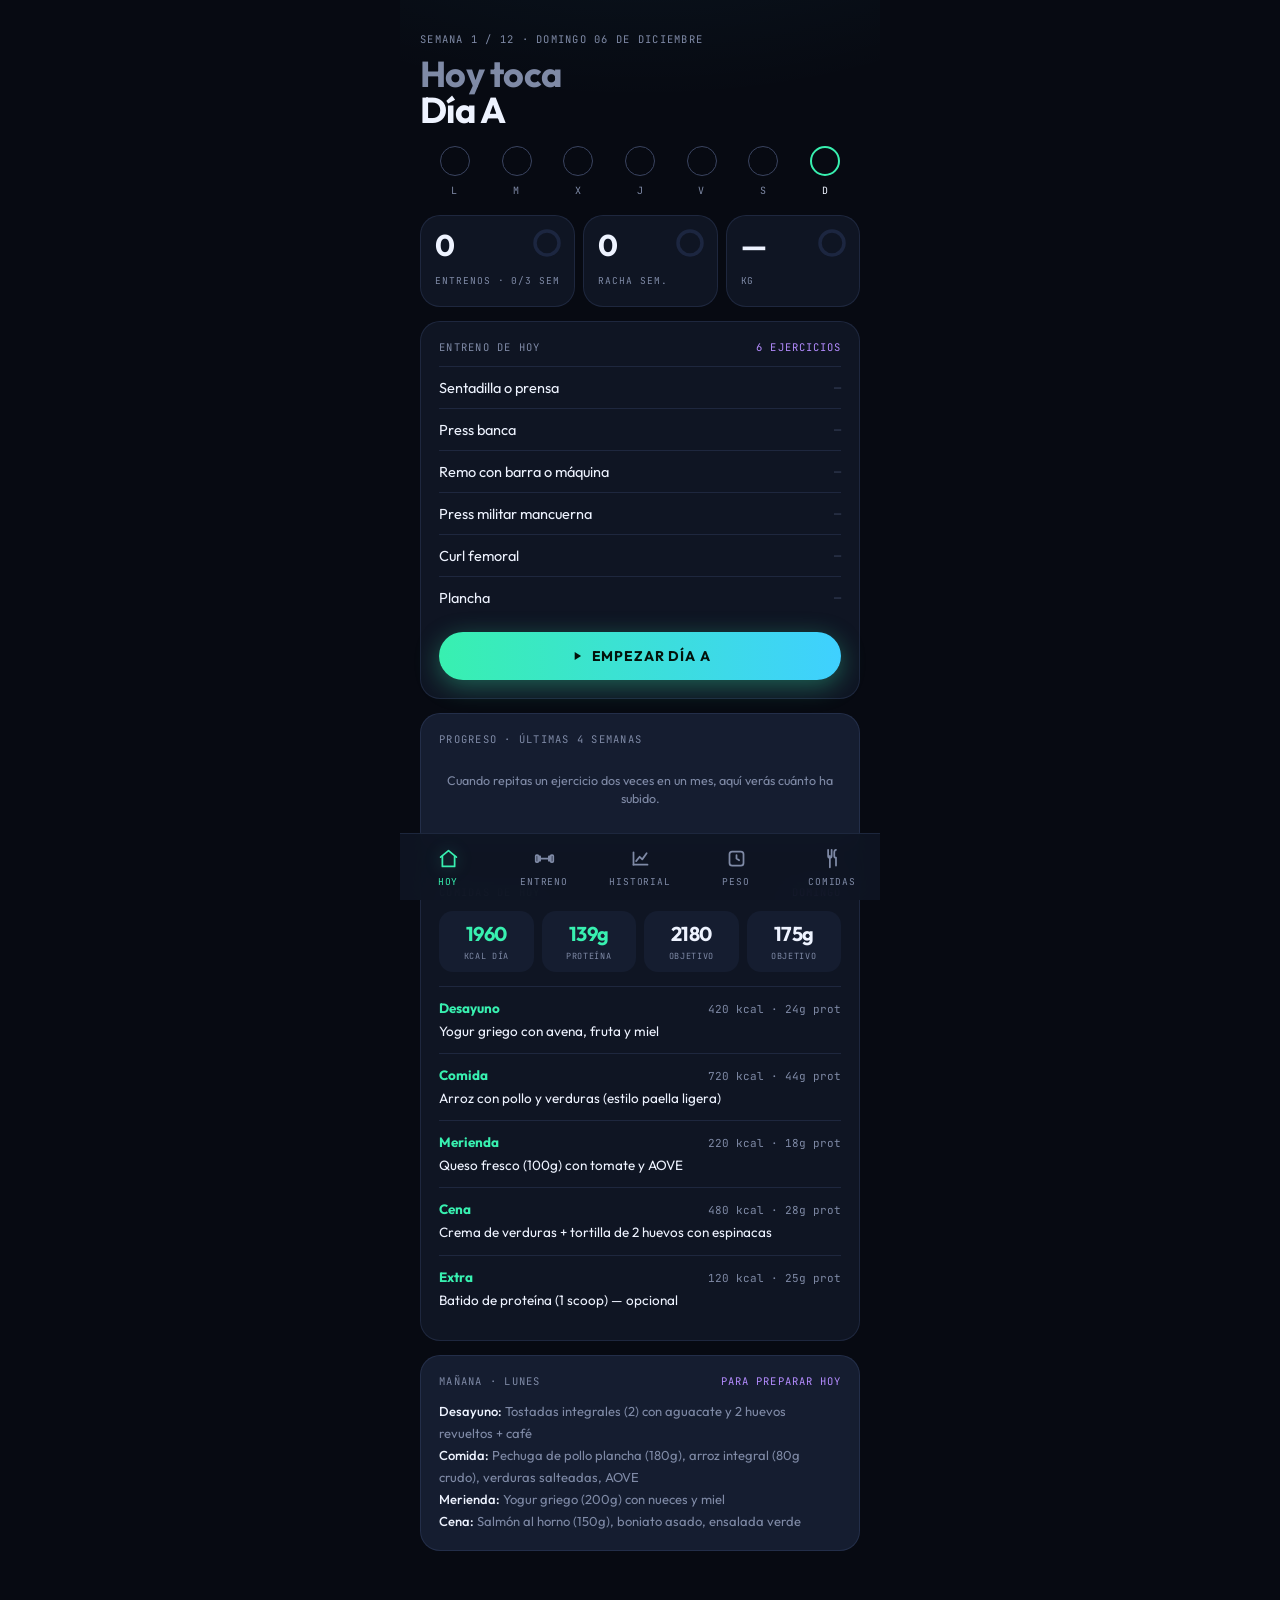
==== commit 7a08acac: "Rediseño Neon Circuit + historial de ejercicios - Nuevo sistema visual (Outfit + JetBrains Mono, azu" ====
--- a/index.html
+++ b/index.html
@@ -3,81 +3,104 @@
 <head>
 <meta charset="UTF-8">
 <meta name="viewport" content="width=device-width, initial-scale=1, maximum-scale=1, viewport-fit=cover">
-<meta name="theme-color" content="#10141f">
-<title>Cuaderno — plan 12 semanas</title>
+<meta name="theme-color" content="#070a12">
+<meta name="apple-mobile-web-app-capable" content="yes">
+<meta name="apple-mobile-web-app-status-bar-style" content="black-translucent">
+<title>Neon Circuit — plan 12 semanas</title>
 <link rel="stylesheet" href="style.css">
 </head>
 <body>
-
-<header class="app-header">
-  <div class="stamp">Ciclo · 12 semanas</div>
-  <h1>Cuaderno de entrenamiento</h1>
-  <p>Registro de fuerza, peso y comidas</p>
-</header>
 
 <main>
 
   <!-- ================= HOY ================= -->
   <section class="view active" id="view-hoy">
-    <div class="card" id="hoy-resumen"></div>
+    <header class="view-header" id="hoy-header"></header>
+    <div class="week-strip" id="hoy-week"></div>
+    <div class="stat-grid" id="hoy-stats"></div>
+    <div class="card" id="hoy-entreno"></div>
+    <div class="card alt" id="hoy-progreso"></div>
     <div class="card" id="hoy-comidas"></div>
-    <div class="card" id="hoy-manana"></div>
+    <div class="card alt" id="hoy-manana"></div>
   </section>
 
   <!-- ================= ENTRENO ================= -->
   <section class="view" id="view-entreno">
+    <header class="view-header" id="entreno-header"></header>
+    <div class="session-bar"><div class="session-bar-fill" id="session-bar-fill"></div></div>
     <div class="pillrow" id="workout-pills"></div>
-    <div class="card" id="workout-card"></div>
+    <div id="workout-card"></div>
+  </section>
+
+  <!-- ================= HISTORIAL ================= -->
+  <section class="view" id="view-historial">
+    <header class="view-header" id="hist-header"></header>
+    <div class="card" id="hist-calendar"></div>
+    <div class="card" id="hist-progress"></div>
+    <div class="card alt" id="hist-sessions"></div>
+    <div class="card alt" id="hist-data"></div>
   </section>
 
   <!-- ================= PESO ================= -->
   <section class="view" id="view-peso">
+    <header class="view-header">
+      <div class="eyebrow">Peso corporal · 3x/semana o más</div>
+      <h1 class="display">Peso</h1>
+    </header>
     <div class="card">
-      <h2>Registrar peso <span class="tag">3x/semana o más</span></h2>
       <div class="weight-input-row">
         <input type="number" step="0.1" inputmode="decimal" id="weight-input" placeholder="Ej. 79.4">
-        <button id="weight-save">Guardar</button>
+        <button id="weight-save" class="btn-accent">Guardar</button>
       </div>
       <div class="chart-wrap"><canvas id="weight-chart"></canvas></div>
       <div class="trend-readout" id="weight-trend"></div>
     </div>
-    <div class="card">
-      <h2>Historial</h2>
+    <div class="card alt">
+      <div class="card-label">Historial de pesadas</div>
       <div class="weight-history" id="weight-history"></div>
     </div>
   </section>
 
   <!-- ================= COMIDAS ================= -->
   <section class="view" id="view-comidas">
+    <header class="view-header">
+      <div class="eyebrow" id="comidas-eyebrow">Plan de comidas</div>
+      <h1 class="display">Comidas</h1>
+    </header>
     <div class="pillrow" id="meal-mode-pills">
       <button class="pill active" data-mode="dia">Día</button>
       <button class="pill" data-mode="semana">Semana</button>
+      <button class="pill" data-mode="compra">Compra</button>
     </div>
     <div id="meal-day-pills-wrap">
       <div class="pillrow" id="meal-pills"></div>
     </div>
     <div class="card" id="meal-card"></div>
-  </section>
 
-  <!-- ================= COMPRA ================= -->
-  <section class="view" id="view-compra">
-    <div class="card">
-      <h2>¿Qué días quieres comprar? <span class="tag">marca los que apliquen</span></h2>
-      <div class="daycheck-grid" id="compra-daychecks"></div>
-      <button class="ghost" id="compra-select-all" style="margin-top:10px;width:100%;">Marcar / desmarcar todos</button>
+    <div id="compra-wrap" style="display:none;">
+      <div class="card">
+        <div class="card-label">¿Qué días quieres comprar?</div>
+        <div class="daycheck-grid" id="compra-daychecks"></div>
+        <button class="ghost" id="compra-select-all" style="margin-top:12px;width:100%;">Marcar / desmarcar todos</button>
+      </div>
+      <div class="card alt" id="compra-list"></div>
     </div>
-    <div class="card" id="compra-list"></div>
   </section>
 
 </main>
 
-<!-- ================= Barra fija de descanso (visible en cualquier scroll) ================= -->
+<!-- Barra fija de descanso -->
 <div class="global-rest-bar" id="global-rest-bar" style="display:none;">
   <div class="grb-inner">
-    <span class="grb-label" id="grb-label">Descanso</span>
+    <div class="grb-text">
+      <span class="grb-label" id="grb-label">Descanso</span>
+      <span class="grb-sub" id="grb-sub"></span>
+    </div>
     <span class="grb-time" id="grb-time">0:00</span>
     <button class="grb-plus30" id="grb-plus30">+30s</button>
-    <button class="grb-cancel" id="grb-cancel">Saltar</button>
+    <button class="grb-cancel" id="grb-cancel" aria-label="Saltar descanso">
+      <svg viewBox="0 0 24 24" fill="none" stroke="currentColor" stroke-width="2.4" stroke-linecap="round"><path d="M6 6l12 12M18 6L6 18"/></svg>
+    </button>
   </div>
 </div>
 
@@ -90,6 +113,10 @@
     <svg class="tab-icon" viewBox="0 0 24 24" fill="none" stroke="currentColor" stroke-width="2" stroke-linecap="round" stroke-linejoin="round"><line x1="6" y1="12" x2="18" y2="12"/><rect x="2" y="8" width="3" height="8" rx="1"/><rect x="19" y="8" width="3" height="8" rx="1"/><rect x="5" y="9.5" width="2" height="5"/><rect x="17" y="9.5" width="2" height="5"/></svg>
     <span>Entreno</span>
   </button>
+  <button data-view="historial">
+    <svg class="tab-icon" viewBox="0 0 24 24" fill="none" stroke="currentColor" stroke-width="2" stroke-linecap="round" stroke-linejoin="round"><path d="M4 19V5"/><path d="M4 19h16"/><path d="M7 15l4-5 3 3 5-7"/></svg>
+    <span>Historial</span>
+  </button>
   <button data-view="peso">
     <svg class="tab-icon" viewBox="0 0 24 24" fill="none" stroke="currentColor" stroke-width="2" stroke-linecap="round" stroke-linejoin="round"><rect x="4" y="4" width="16" height="16" rx="3"/><path d="M12 8v4l3 2"/></svg>
     <span>Peso</span>
@@ -98,10 +125,6 @@
     <svg class="tab-icon" viewBox="0 0 24 24" fill="none" stroke="currentColor" stroke-width="2" stroke-linecap="round" stroke-linejoin="round"><path d="M7 2v7a2 2 0 0 0 4 0V2"/><path d="M9 9v13"/><path d="M16 2c-1.4 0-2 1.3-2 3v4c0 1 .9 2 2 2v9"/></svg>
     <span>Comidas</span>
   </button>
-  <button data-view="compra">
-    <svg class="tab-icon" viewBox="0 0 24 24" fill="none" stroke="currentColor" stroke-width="2" stroke-linecap="round" stroke-linejoin="round"><circle cx="9" cy="20" r="1.4"/><circle cx="18" cy="20" r="1.4"/><path d="M3 4h2l2.3 12a2 2 0 0 0 2 1.6h8.4a2 2 0 0 0 2-1.5L21 8H6.2"/></svg>
-    <span>Compra</span>
-  </button>
 </nav>
 
 <script src="data.js"></script>
--- a/style.css
+++ b/style.css
@@ -1,21 +1,33 @@
-@import url('https://fonts.googleapis.com/css2?family=Bebas+Neue&family=Sora:wght@400;500;600;700&family=JetBrains+Mono:wght@500;600;700&display=swap');
-
+@import url('https://fonts.googleapis.com/css2?family=Outfit:wght@400;500;600;700;800&family=JetBrains+Mono:wght@400;500;600&display=swap');
+
+/* =====================================================================
+   NEON CIRCUIT — anillos que cierran, luz que se gana
+   ===================================================================== */
 :root {
-  --bg: #0a0a0a;
-  --surface: #131313;
-  --surface-2: #1c1c1c;
-  --border: rgba(255, 255, 255, 0.10);
-  --text: #f5f5f5;
-  --text-muted: #8a8a8a;
-  --accent: #ccff00;
-  --accent-dim: rgba(204, 255, 0, 0.25);
-  --accent-glow: rgba(204, 255, 0, 0.18);
-  --secondary: #334155;
-  --protein: #ccff00;
-  --tertiary: #ff3e00;
-  --good: #ccff00;
-  --bad: #ff3e00;
-  --radius: 10px;
+  --bg: #070a12;
+  --surface: #0f1523;
+  --surface-2: #151d30;
+  --surface-3: #1c2640;
+  --border: rgba(140, 170, 255, 0.12);
+  --border-strong: rgba(140, 170, 255, 0.24);
+  --text: #eef3ff;
+  --muted: #7f8aa6;
+  --dim: #3a4460;
+  --accent: #38f0b0;
+  --accent-2: #3fd0ff;
+  --accent-ink: #03130c;
+  --accent-soft: rgba(56, 240, 176, 0.14);
+  --accent-glow: rgba(56, 240, 176, 0.35);
+  --history: #b48cff;
+  --history-soft: rgba(180, 140, 255, 0.14);
+  --bad: #ff5c7a;
+  --grad: linear-gradient(90deg, var(--accent), var(--accent-2));
+  --r-card: 20px;
+  --r-inner: 14px;
+  --r-small: 10px;
+  --font: 'Outfit', system-ui, sans-serif;
+  --mono: 'JetBrains Mono', ui-monospace, monospace;
+  --nav-h: 66px;
 }
 
 * { box-sizing: border-box; }
@@ -25,378 +37,462 @@
   padding: 0;
   background: var(--bg);
   color: var(--text);
-  font-family: 'Sora', system-ui, sans-serif;
+  font-family: var(--font);
   -webkit-tap-highlight-color: transparent;
+  -webkit-font-smoothing: antialiased;
 }
 
 body {
   max-width: 480px;
   margin: 0 auto;
   min-height: 100vh;
-  padding-bottom: calc(94px + env(safe-area-inset-bottom, 0px));
-}
-
-header.app-header {
-  padding: 22px 20px 16px;
-  border-bottom: 1px solid var(--border);
-}
-
-header.app-header .stamp {
-  display: inline-flex;
-  align-items: center;
-  gap: 8px;
-  font-family: 'JetBrains Mono', monospace;
-  font-size: 11px;
+  padding-bottom: calc(var(--nav-h) + 24px + env(safe-area-inset-bottom, 0px));
+  background:
+    radial-gradient(900px 500px at 50% -200px, rgba(63, 208, 255, 0.08), transparent 60%),
+    var(--bg);
+}
+
+main { padding: calc(18px + env(safe-area-inset-top, 0px)) 20px 8px; }
+
+section.view { display: none; }
+section.view.active { display: block; animation: viewIn 240ms ease both; }
+@keyframes viewIn { from { opacity: 0; transform: translateY(6px); } to { opacity: 1; transform: none; } }
+
+/* ---- Tipografía de sistema ---- */
+.eyebrow, .card-label, .mono {
+  font-family: var(--mono);
+  font-size: 10.5px;
   letter-spacing: 0.12em;
   text-transform: uppercase;
-  color: var(--accent);
-  border: 1px solid var(--accent-dim);
-  padding: 3px 8px;
-  border-radius: 8px;
-  margin-bottom: 10px;
-}
-
-header.app-header h1 {
-  font-family: 'Bebas Neue', sans-serif;
-  font-size: 30px;
-  font-weight: 400;
-  letter-spacing: 0.02em;
+  color: var(--muted);
+}
+.display {
+  font-family: var(--font);
+  font-weight: 700;
+  letter-spacing: -0.02em;
+  line-height: 1;
   margin: 0;
-  line-height: 1;
-}
-
-header.app-header p {
-  color: var(--text-muted);
-  font-size: 13px;
-  margin: 6px 0 0;
-}
-
-main { padding: 18px 20px 8px; }
-
-section.view { display: none; }
-section.view.active { display: block; }
-
+}
+h1.display { font-size: 36px; }
+.display .soft { color: var(--muted); }
+
+.view-header { padding: 14px 0 18px; }
+.view-header .eyebrow { margin-bottom: 10px; display: block; }
+.view-header .header-row {
+  display: flex;
+  justify-content: space-between;
+  align-items: flex-end;
+  gap: 12px;
+}
+.view-header .header-aside {
+  font-family: var(--mono);
+  font-size: 11px;
+  color: var(--history);
+  white-space: nowrap;
+  padding-bottom: 4px;
+}
+
+/* ---- Tarjetas ---- */
 .card {
   background: var(--surface);
   border: 1px solid var(--border);
-  border-radius: var(--radius);
-  padding: 16px;
+  border-radius: var(--r-card);
+  padding: 18px;
   margin-bottom: 14px;
 }
-
-.card h2 {
-  font-family: 'Bebas Neue', sans-serif;
-  font-size: 20px;
-  font-weight: 400;
-  letter-spacing: 0.03em;
-  text-transform: uppercase;
-  margin: 0 0 12px;
-  display: flex;
-  align-items: center;
+.card.alt { background: var(--surface-2); }
+.card-label { display: block; margin-bottom: 12px; }
+.card-head {
+  display: flex;
   justify-content: space-between;
-}
-
-.card h2 .tag {
-  font-family: 'JetBrains Mono', monospace;
-  font-size: 10.5px;
-  color: var(--text-muted);
-  font-weight: 500;
-}
-
-/* ---- Day selector pills ---- */
+  align-items: baseline;
+  gap: 10px;
+  margin-bottom: 12px;
+}
+.card-head .card-label { margin: 0; }
+.card-head .aside { font-family: var(--mono); font-size: 10.5px; letter-spacing: 0.1em; text-transform: uppercase; color: var(--history); }
+
+/* ---- Pills ---- */
 .pillrow {
   display: flex;
-  gap: 6px;
+  gap: 8px;
   overflow-x: auto;
   padding-bottom: 4px;
   margin-bottom: 14px;
-  -ms-overflow-style: none;
   scrollbar-width: none;
 }
 .pillrow::-webkit-scrollbar { display: none; }
-
 .pill {
   flex: 0 0 auto;
-  font-family: 'JetBrains Mono', monospace;
-  font-size: 12px;
-  padding: 7px 12px;
-  border-radius: 8px;
+  font-family: var(--font);
+  font-weight: 600;
+  font-size: 13px;
+  padding: 9px 16px;
+  border-radius: 999px;
   border: 1px solid var(--border);
   background: var(--surface);
-  color: var(--text-muted);
+  color: var(--muted);
   cursor: pointer;
 }
 .pill.active {
   background: var(--accent);
   border-color: var(--accent);
-  color: #1a1206;
+  color: var(--accent-ink);
+  box-shadow: 0 0 18px var(--accent-glow);
+}
+.pill.history.active { background: var(--history); border-color: var(--history); color: #160b2e; box-shadow: 0 0 18px rgba(180,140,255,.35); }
+
+/* ---- Tira de semana (Hoy) ---- */
+.week-strip {
+  display: grid;
+  grid-template-columns: repeat(7, 1fr);
+  gap: 4px;
+  margin: 0 6px 18px;
+}
+.week-day {
+  display: flex;
+  flex-direction: column;
+  align-items: center;
+  gap: 8px;
+}
+.week-dot {
+  width: 30px;
+  height: 30px;
+  border-radius: 50%;
+  border: 1.5px solid var(--dim);
+  display: flex;
+  align-items: center;
+  justify-content: center;
+  color: var(--accent-ink);
+  font-family: var(--mono);
+  font-size: 11px;
   font-weight: 600;
 }
-
-/* ---- Macro summary ---- */
-.macro-grid {
+.week-day.done .week-dot { background: var(--accent); border-color: var(--accent); box-shadow: 0 0 14px var(--accent-glow); }
+.week-day.today .week-dot { border-color: var(--accent); border-width: 2px; }
+.week-day.today.done .week-dot { box-shadow: 0 0 0 3px var(--accent-soft), 0 0 14px var(--accent-glow); }
+.week-day .week-lbl { font-family: var(--mono); font-size: 10px; letter-spacing: 0.08em; color: var(--muted); }
+.week-day.today .week-lbl { color: var(--text); }
+.week-dot svg { width: 14px; height: 14px; }
+
+/* ---- Stats con anillo ---- */
+.stat-grid {
   display: grid;
-  grid-template-columns: repeat(4, 1fr);
+  grid-template-columns: repeat(3, 1fr);
   gap: 8px;
-}
-.macro-box {
-  background: var(--surface-2);
-  border-radius: 10px;
-  padding: 10px 6px;
-  text-align: center;
-}
-.macro-box .val {
-  font-family: 'Bebas Neue', sans-serif;
-  font-size: 22px;
-  font-weight: 400;
-  letter-spacing: 0.01em;
-}
-.macro-box .lbl {
-  font-size: 10px;
-  color: var(--text-muted);
+  margin-bottom: 14px;
+}
+.stat {
+  position: relative;
+  background: var(--surface);
+  border: 1px solid var(--border);
+  border-radius: var(--r-card);
+  padding: 14px 14px 12px;
+  min-height: 92px;
+}
+.stat .val {
+  font-weight: 700;
+  font-size: 30px;
+  letter-spacing: -0.02em;
+  line-height: 1;
+}
+.stat .lbl {
+  font-family: var(--mono);
+  font-size: 9.5px;
+  letter-spacing: 0.1em;
   text-transform: uppercase;
-  letter-spacing: 0.05em;
-  margin-top: 2px;
-}
-.macro-box.kcal-box .val,
-.macro-box.protein-box .val { color: var(--protein); }
-
-/* ---- Meal rows ---- */
-.meal-row {
-  padding: 12px 0;
+  color: var(--muted);
+  margin-top: 14px;
+  white-space: nowrap;
+  overflow: hidden;
+  text-overflow: ellipsis;
+}
+.stat .ring {
+  position: absolute;
+  top: 12px;
+  right: 12px;
+  width: 30px;
+  height: 30px;
+}
+.ring svg { width: 100%; height: 100%; transform: rotate(-90deg); }
+.ring circle { fill: none; stroke-width: 3.5; stroke-linecap: round; }
+.ring .track { stroke: var(--surface-3); }
+.ring .fill { stroke: var(--accent); filter: drop-shadow(0 0 4px var(--accent-glow)); transition: stroke-dashoffset 600ms ease; }
+
+/* ---- Barras de progreso ---- */
+.bar {
+  height: 4px;
+  border-radius: 2px;
+  background: var(--surface-3);
+  overflow: hidden;
+}
+.bar > i {
+  display: block;
+  height: 100%;
+  border-radius: 2px;
+  background: var(--grad);
+  box-shadow: 0 0 10px var(--accent-glow);
+  transition: width 600ms ease;
+}
+.session-bar { height: 4px; border-radius: 2px; background: var(--surface-3); margin: 0 0 16px; overflow: hidden; }
+.session-bar-fill { display: block; height: 100%; width: 0; background: var(--grad); box-shadow: 0 0 10px var(--accent-glow); transition: width 400ms ease; border-radius: 2px; }
+
+/* ---- Lista de ejercicios (Hoy) ---- */
+.ex-list-row {
+  display: flex;
+  justify-content: space-between;
+  align-items: center;
+  padding: 11px 0;
   border-top: 1px solid var(--border);
-}
-.meal-row:first-child { border-top: none; padding-top: 0; }
-.meal-row .meal-head {
-  display: flex;
-  justify-content: space-between;
-  align-items: baseline;
-  margin-bottom: 4px;
-}
-.meal-row .meal-name {
-  font-family: 'Bebas Neue', sans-serif;
+  font-size: 14.5px;
+}
+.ex-list-row:first-of-type { border-top: none; }
+.ex-list-row .last { font-family: var(--mono); font-size: 12px; color: var(--muted); }
+.ex-list-row .last.none { color: var(--dim); }
+
+.prog-row { padding: 9px 0 4px; }
+.prog-row .prog-head { display: flex; justify-content: space-between; font-size: 13.5px; margin-bottom: 8px; }
+.prog-row .delta { font-family: var(--mono); font-size: 12px; color: var(--accent); }
+.prog-row .delta.flat { color: var(--muted); }
+
+/* ---- Botones ---- */
+button { font-family: var(--font); }
+.btn-accent, button.primary {
+  width: 100%;
+  background: var(--grad);
+  color: var(--accent-ink);
+  border: none;
+  border-radius: 999px;
+  padding: 14px 18px;
+  min-height: 48px;
+  font-weight: 700;
+  font-size: 14px;
+  letter-spacing: 0.06em;
+  text-transform: uppercase;
+  cursor: pointer;
+  display: flex;
+  align-items: center;
+  justify-content: center;
+  gap: 8px;
+  box-shadow: 0 6px 24px var(--accent-glow);
+}
+.btn-accent .icon, button.primary .icon { width: 14px; height: 14px; }
+button.ghost {
+  background: transparent;
+  border: 1px solid var(--border-strong);
+  color: var(--muted);
+  border-radius: 999px;
+  padding: 12px 16px;
+  min-height: 44px;
   font-weight: 600;
-  font-size: 13.5px;
-  color: var(--accent);
-}
-.meal-row .meal-macro {
-  font-family: 'JetBrains Mono', monospace;
-  font-size: 11.5px;
-  color: var(--text-muted);
-}
-.meal-row .meal-text {
-  font-size: 13.5px;
-  line-height: 1.45;
-  color: var(--text);
-}
-
-/* ---- Workout log ---- */
+  font-size: 13px;
+  cursor: pointer;
+}
+button.ghost.small { min-height: 36px; padding: 8px 14px; font-size: 12px; }
+
+/* ---- Entreno: tarjetas de ejercicio ---- */
 .exercise-row {
-  background: var(--surface-2);
-  border: 1px solid var(--border);
-  border-radius: 8px;
-  padding: 18px 16px;
-  margin-bottom: 14px;
+  background: var(--surface);
+  border: 1px solid var(--border);
+  border-radius: var(--r-card);
+  padding: 16px 18px;
+  margin-bottom: 12px;
   position: relative;
   transition: background-color 300ms ease, border-color 300ms ease;
 }
-.exercise-row:last-child { margin-bottom: 0; }
-.exercise-row.completed {
-  background: rgba(34, 197, 94, 0.08);
-  border-color: rgba(34, 197, 94, 0.4);
-}
-.exercise-row .ex-remove {
-  position: absolute;
-  top: 14px;
-  right: 14px;
-  background: var(--surface);
-  border: 1px solid var(--border);
-  color: var(--text-muted);
-  width: 32px;
-  height: 32px;
+.exercise-row.completed { background: var(--surface-2); }
+.exercise-row.pending-collapsed { background: var(--surface-2); }
+.exercise-row .ex-head {
+  display: flex;
+  justify-content: space-between;
+  align-items: flex-start;
+  gap: 10px;
+  cursor: pointer;
+}
+.exercise-row .ex-title { display: flex; align-items: center; gap: 10px; min-width: 0; }
+.exercise-row .ex-name {
+  font-weight: 700;
+  font-size: 22px;
+  letter-spacing: -0.02em;
+  line-height: 1.1;
+}
+.exercise-row.collapsed .ex-name { font-size: 16px; }
+.exercise-row.completed.collapsed .ex-name { color: var(--text); }
+.exercise-row.pending-collapsed .ex-name { color: var(--muted); }
+.exercise-row .ex-meta {
+  font-family: var(--mono);
+  font-size: 10.5px;
+  color: var(--muted);
+  white-space: nowrap;
+  padding-top: 6px;
+  display: flex;
+  align-items: center;
+  gap: 8px;
+}
+.ex-check {
+  width: 22px; height: 22px; flex-shrink: 0;
+  color: var(--accent);
+  display: flex; align-items: center; justify-content: center;
+}
+.ex-check svg { width: 18px; height: 18px; }
+.ex-summary {
+  font-family: var(--mono);
+  font-size: 11px;
+  color: var(--muted);
+  margin-top: 6px;
+  overflow: hidden;
+  text-overflow: ellipsis;
+  white-space: nowrap;
+}
+.ex-summary.dim { color: var(--dim); }
+.pr-badge {
+  font-family: var(--mono);
+  font-size: 10px;
+  letter-spacing: 0.14em;
+  color: var(--accent);
+  border: 1px solid var(--accent);
+  border-radius: 6px;
+  padding: 2px 6px;
+  text-shadow: 0 0 8px var(--accent-glow);
+}
+.ex-index { font-family: var(--mono); font-size: 10.5px; color: var(--dim); }
+
+.ex-remove {
+  background: none;
+  border: 1px solid var(--border);
+  color: var(--dim);
+  width: 30px; height: 30px;
   border-radius: 50%;
   cursor: pointer;
-  display: flex;
-  align-items: center;
-  justify-content: center;
-}
-.exercise-row .ex-remove:active { color: var(--bad); border-color: var(--bad); }
-.exercise-row .ex-name {
-  font-weight: 700;
-  font-size: 16px;
-  padding-right: 40px;
-  margin-bottom: 6px;
-  line-height: 1.3;
-  display: flex;
+  display: inline-flex; align-items: center; justify-content: center;
+}
+.ex-remove:active { color: var(--bad); border-color: var(--bad); }
+.ex-remove svg { width: 13px; height: 13px; }
+
+/* Cabecera de columnas serie / última / hoy */
+.sets-grid { margin-top: 16px; }
+.sets-head {
+  display: grid;
+  grid-template-columns: 34px 1fr 1fr;
+  gap: 8px;
+  padding: 0 4px 8px;
+  border-bottom: 1px solid var(--border);
+  margin-bottom: 8px;
+  font-family: var(--mono);
+  font-size: 10px;
+  letter-spacing: 0.12em;
+  text-transform: uppercase;
+  color: var(--muted);
+}
+.sets-head .last { color: var(--history); }
+.sets-head .now { color: var(--accent); text-align: right; }
+
+.set-row {
+  display: grid;
+  grid-template-columns: 34px 1fr auto;
   align-items: center;
   gap: 8px;
-  flex-wrap: wrap;
-}
-.ex-done-badge {
-  display: inline-flex;
-  align-items: center;
-  gap: 4px;
-  background: rgba(34, 197, 94, 0.16);
-  color: var(--good);
-  border: 1px solid rgba(34, 197, 94, 0.4);
-  border-radius: 8px;
-  padding: 3px 10px 3px 8px;
-  font-family: 'JetBrains Mono', monospace;
-  font-size: 11px;
-  font-weight: 600;
-}
-.ex-done-badge .icon { width: 12px; height: 12px; }
-.exercise-row .ex-scheme {
-  display: block;
-  font-family: 'JetBrains Mono', monospace;
-  font-size: 12.5px;
-  color: var(--text-muted);
-  margin-bottom: 10px;
-}
-.exercise-row .ex-last {
-  font-size: 12.5px;
-  color: var(--accent);
-  margin-bottom: 12px;
-  font-family: 'JetBrains Mono', monospace;
-}
-.ex-rest-row {
-  display: flex;
-  align-items: center;
-  justify-content: space-between;
-  gap: 10px;
-  background: var(--surface);
-  border: 1px solid var(--border);
-  border-radius: 10px;
-  padding: 8px 8px 8px 14px;
-  margin-bottom: 14px;
-}
-.ex-rest-label {
-  font-family: 'JetBrains Mono', monospace;
-  font-size: 12.5px;
-  color: var(--text-muted);
-}
-.ex-rest-stepper {
-  display: flex;
-  align-items: center;
-  gap: 10px;
-}
-.ex-rest-stepper button {
-  width: 40px;
-  height: 40px;
-  border-radius: 10px;
-  background: var(--surface-2);
-  border: 1px solid var(--border);
-  color: var(--text);
-  font-size: 19px;
-  line-height: 1;
-  display: flex;
-  align-items: center;
-  justify-content: center;
-  cursor: pointer;
-  -webkit-tap-highlight-color: transparent;
-}
-.ex-rest-stepper button:active { background: var(--accent-dim); }
-.ex-rest-value {
-  font-family: 'JetBrains Mono', monospace;
-  font-size: 14.5px;
-  font-weight: 600;
-  min-width: 42px;
-  text-align: center;
-}
-
-/* ---- Lista de series individuales ---- */
-.sets-list { display: flex; flex-direction: column; gap: 8px; }
-.set-row {
-  display: flex;
-  align-items: center;
-  gap: 8px;
-  background: var(--surface);
-  border: 1px solid var(--border);
-  border-radius: 10px;
-  padding: 8px 10px;
+  border-radius: var(--r-inner);
+  padding: 8px 6px 8px 10px;
   min-height: 52px;
-}
-.set-row.done {
-  background: rgba(34, 197, 94, 0.07);
-  border-color: rgba(34, 197, 94, 0.3);
-}
-.set-num {
-  font-family: 'JetBrains Mono', monospace;
-  font-size: 12px;
-  color: var(--text-muted);
-  width: 24px;
-  flex-shrink: 0;
-}
-.set-hint {
-  flex: 1;
-  font-size: 13px;
-  color: var(--text-muted);
+  margin-bottom: 8px;
+}
+.set-row.done { background: var(--surface-2); }
+.set-row.active { border: 1.5px solid var(--accent); box-shadow: 0 0 20px rgba(56,240,176,.12); }
+.set-row.pending { opacity: 0.7; }
+.set-num { font-family: var(--mono); font-size: 11px; color: var(--muted); }
+.set-row.active .set-num { color: var(--text); }
+.set-row.pending .set-num { color: var(--dim); }
+.set-last { font-family: var(--mono); font-size: 12.5px; color: var(--history); }
+.set-last.none { color: var(--dim); }
+.set-now {
+  display: flex; align-items: center; justify-content: flex-end; gap: 8px;
 }
 .set-result {
-  flex: 1;
-  font-family: 'Bebas Neue', sans-serif;
-  font-size: 21px;
-  font-weight: 400;
-  letter-spacing: 0.01em;
-  color: var(--text);
-}
-.set-check-badge {
-  color: var(--good);
-  width: 22px;
-  height: 22px;
-  flex-shrink: 0;
-  display: flex;
-  align-items: center;
-  justify-content: center;
-}
+  font-weight: 700;
+  font-size: 20px;
+  letter-spacing: -0.02em;
+}
+.set-result .up { color: var(--accent); font-size: 12px; font-family: var(--mono); margin-left: 4px; vertical-align: middle; }
+.set-check-badge { color: var(--accent); width: 20px; height: 20px; display: flex; align-items: center; justify-content: center; }
+.set-check-badge svg { width: 16px; height: 16px; }
+.set-dash { font-family: var(--mono); font-size: 12px; color: var(--dim); padding-right: 6px; }
+
+.set-input-wrap { display: flex; flex-direction: column; align-items: center; gap: 2px; }
+.set-input-wrap small { font-family: var(--mono); font-size: 8.5px; letter-spacing: 0.1em; text-transform: uppercase; color: var(--dim); }
 .set-row input {
-  flex: 1;
-  min-width: 0;
+  width: 58px;
   background: var(--surface-2);
   border: 1px solid var(--border);
   border-radius: 8px;
   color: var(--text);
-  font-family: 'JetBrains Mono', monospace;
-  font-size: 15px;
-  padding: 10px 8px;
-  min-height: 40px;
+  font-family: var(--mono);
+  font-size: 14px;
+  padding: 8px 4px;
+  min-height: 36px;
   text-align: center;
 }
-.set-row input::placeholder { color: #4d566e; font-size: 12px; }
+.set-row input:focus { outline: none; border-color: var(--accent); }
+.set-row input::placeholder { color: var(--dim); font-size: 11px; }
+.set-hint { font-size: 12.5px; color: var(--muted); }
+
 .set-start-btn, .set-done-btn {
   flex-shrink: 0;
-  width: 44px;
-  height: 40px;
+  height: 36px;
   border-radius: 8px;
   border: none;
   cursor: pointer;
-  display: flex;
-  align-items: center;
-  justify-content: center;
-}
-.set-start-btn {
-  background: var(--accent);
-  color: #1a1206;
-}
-.set-start-btn .icon { width: 15px; height: 15px; }
+  display: flex; align-items: center; justify-content: center;
+}
+.set-start-btn { width: 40px; background: var(--accent); color: var(--accent-ink); box-shadow: 0 0 14px var(--accent-glow); }
+.set-start-btn .icon { width: 14px; height: 14px; }
 .set-done-btn {
   background: var(--surface-2);
-  border: 1.5px solid var(--good);
-  color: var(--good);
-  width: auto;
+  border: 1.5px solid var(--accent);
+  color: var(--accent);
   padding: 0 10px;
   gap: 6px;
 }
-.set-done-btn .set-elapsed {
-  font-family: 'JetBrains Mono', monospace;
-  font-size: 12.5px;
-}
-.set-done-btn .icon { width: 15px; height: 15px; }
-
-.add-exercise-row2 {
-  display: flex;
-  gap: 10px;
-}
+.set-done-btn .set-elapsed { font-family: var(--mono); font-size: 12px; }
+.set-done-btn .icon { width: 14px; height: 14px; }
+
+.ex-note { font-size: 13px; color: var(--accent); margin-top: 6px; }
+.ex-note.flat { color: var(--muted); }
+.ex-note.first { color: var(--muted); }
+
+.ex-rest-row {
+  display: flex; align-items: center; justify-content: space-between; gap: 10px;
+  margin-top: 12px;
+  padding-top: 12px;
+  border-top: 1px solid var(--border);
+}
+.ex-rest-label { font-family: var(--mono); font-size: 10.5px; letter-spacing: 0.1em; text-transform: uppercase; color: var(--muted); }
+.ex-rest-stepper { display: flex; align-items: center; gap: 8px; }
+.ex-rest-stepper button {
+  width: 36px; height: 36px; border-radius: 10px;
+  background: var(--surface-2); border: 1px solid var(--border);
+  color: var(--text); font-size: 18px; line-height: 1;
+  display: flex; align-items: center; justify-content: center; cursor: pointer;
+}
+.ex-rest-value { font-family: var(--mono); font-size: 13px; min-width: 42px; text-align: center; }
+
+/* Editar plantilla */
+.edit-plan { margin-top: 6px; }
+.edit-plan-body { margin-top: 12px; }
+.add-exercise-inputs { display: flex; flex-direction: column; gap: 10px; margin-bottom: 10px; }
+.add-exercise-inputs input, .add-exercise-inputs select {
+  background: var(--surface-2);
+  border: 1px solid var(--border);
+  border-radius: var(--r-small);
+  color: var(--text);
+  font-family: var(--font);
+  font-size: 15px;
+  padding: 12px;
+  min-height: 46px;
+  width: 100%;
+}
+.add-exercise-inputs input::placeholder { color: var(--dim); }
+.add-exercise-row2 { display: flex; gap: 10px; }
 .add-exercise-row2 input { flex: 1; }
 
 /* ---- Barra fija de descanso ---- */
@@ -404,310 +500,196 @@
   position: fixed;
   left: 50%;
   transform: translateX(-50%);
-  bottom: calc(58px + env(safe-area-inset-bottom, 0px));
+  bottom: calc(var(--nav-h) + 10px + env(safe-area-inset-bottom, 0px));
   width: 100%;
   max-width: 480px;
   z-index: 40;
   padding: 0 14px;
 }
 .grb-inner {
-  background: var(--surface);
+  background: linear-gradient(180deg, rgba(56,240,176,.14), rgba(15,21,35,.96));
   border: 1px solid var(--accent);
+  border-radius: var(--r-card);
+  padding: 10px 12px 10px 16px;
+  display: flex;
+  align-items: center;
+  gap: 10px;
+  box-shadow: 0 10px 40px rgba(0,0,0,.5), 0 0 30px var(--accent-glow);
+  backdrop-filter: blur(10px);
+}
+.grb-text { flex: 1; min-width: 0; display: flex; flex-direction: column; gap: 2px; }
+.grb-label { font-family: var(--mono); font-size: 10px; letter-spacing: 0.12em; text-transform: uppercase; color: var(--muted); overflow: hidden; text-overflow: ellipsis; white-space: nowrap; }
+.grb-sub { font-size: 12px; color: var(--muted); }
+.grb-time { font-weight: 700; font-size: 32px; letter-spacing: -0.02em; color: var(--accent); text-shadow: 0 0 16px var(--accent-glow); }
+.grb-plus30 {
+  background: transparent; border: 1px solid var(--border-strong); color: var(--text);
+  border-radius: 10px; padding: 8px 10px; min-height: 36px;
+  font-family: var(--mono); font-size: 11.5px; cursor: pointer;
+}
+.grb-cancel {
+  background: transparent; border: none; color: var(--muted);
+  width: 32px; height: 36px; cursor: pointer; display: flex; align-items: center; justify-content: center;
+}
+.grb-cancel svg { width: 16px; height: 16px; }
+
+/* ---- Historial: calendario ---- */
+.cal-grid { display: grid; grid-template-columns: 40px repeat(7, 1fr); gap: 6px; align-items: center; }
+.cal-head { font-family: var(--mono); font-size: 9.5px; letter-spacing: 0.08em; color: var(--dim); text-align: center; }
+.cal-week-lbl { font-family: var(--mono); font-size: 9.5px; color: var(--muted); }
+.cal-cell {
+  aspect-ratio: 1;
   border-radius: 8px;
-  padding: 12px 16px;
-  display: flex;
-  align-items: center;
-  justify-content: space-between;
-  gap: 12px;
-  box-shadow: 0 8px 24px rgba(0,0,0,0.4), 0 0 0 1px var(--accent-glow);
-}
-.grb-label {
-  font-family: 'JetBrains Mono', monospace;
-  font-size: 11.5px;
-  color: var(--text-muted);
-  flex: 1;
-  overflow: hidden;
-  text-overflow: ellipsis;
-  white-space: nowrap;
-}
-.grb-time {
-  font-family: 'Bebas Neue', sans-serif;
-  font-size: 32px;
-  font-weight: 400;
-  letter-spacing: 0.02em;
-  color: var(--accent);
-}
-.grb-plus30 {
   background: var(--surface-2);
-  border: 1px solid var(--border);
+  display: flex; align-items: center; justify-content: center;
+  font-family: var(--mono); font-size: 10.5px; font-weight: 600;
+  color: var(--accent-ink);
+  border: 1px solid transparent;
+}
+.cal-cell.future { background: transparent; border-color: var(--border); }
+.cal-cell.today { border-color: var(--accent); }
+.cal-cell.A { background: var(--accent); box-shadow: 0 0 10px var(--accent-glow); }
+.cal-cell.B { background: var(--accent-2); box-shadow: 0 0 10px rgba(63,208,255,.35); }
+.cal-cell.C { background: var(--history); box-shadow: 0 0 10px rgba(180,140,255,.35); }
+.cal-legend { display: flex; gap: 14px; margin-top: 14px; font-family: var(--mono); font-size: 10px; letter-spacing: 0.08em; color: var(--muted); text-transform: uppercase; }
+.cal-legend i { display: inline-block; width: 8px; height: 8px; border-radius: 2px; margin-right: 6px; vertical-align: middle; }
+
+/* ---- Historial: progreso por ejercicio ---- */
+.prog-stats { display: grid; grid-template-columns: repeat(3, 1fr); gap: 8px; margin: 12px 0; }
+.prog-stat { background: var(--surface-2); border-radius: var(--r-inner); padding: 10px 12px; }
+.prog-stat .val { font-weight: 700; font-size: 20px; letter-spacing: -0.02em; }
+.prog-stat .val.accent { color: var(--accent); }
+.prog-stat .lbl { font-family: var(--mono); font-size: 9px; letter-spacing: 0.1em; text-transform: uppercase; color: var(--muted); margin-top: 4px; }
+.chart-wrap { position: relative; height: 150px; margin: 6px 0 8px; }
+.chart-wrap canvas { width: 100%; height: 100%; display: block; }
+.hist-ex-select {
+  width: 100%;
+  background: var(--surface-2);
+  border: 1px solid var(--border);
+  border-radius: var(--r-small);
   color: var(--text);
-  border-radius: 8px;
-  padding: 8px 10px;
-  min-height: 36px;
-  font-family: 'JetBrains Mono', monospace;
-  font-size: 11.5px;
-  font-weight: 600;
-  cursor: pointer;
-}
-.grb-cancel {
-  background: none;
-  border: 1px solid var(--border);
-  color: var(--text-muted);
-  border-radius: 8px;
-  padding: 8px 12px;
-  min-height: 36px;
-  font-family: 'JetBrains Mono', monospace;
-  font-size: 11.5px;
-  cursor: pointer;
-}
-
-
-button.primary {
-  width: 100%;
-  background: var(--accent);
-  color: #121212;
-  border: none;
-  border-radius: 8px;
-  padding: 15px;
-  min-height: 50px;
-  font-family: 'Bebas Neue', sans-serif;
-  font-weight: 700;
+  font-family: var(--font);
   font-size: 15px;
-  letter-spacing: 0.01em;
-  cursor: pointer;
-  margin-top: 4px;
-  box-shadow: 0 4px 16px var(--accent-glow);
-}
-button.primary:active { opacity: 0.9; }
-
-button.ghost {
-  background: transparent;
-  border: 1.5px solid var(--border);
-  color: var(--text-muted);
-  border-radius: 8px;
-  padding: 12px 16px;
+  padding: 12px;
   min-height: 46px;
-  font-family: 'Sora', sans-serif;
-  font-weight: 600;
-  font-size: 13px;
-  cursor: pointer;
-}
-
-.add-exercise {
-  margin-top: 18px;
-  padding-top: 16px;
-  border-top: 1px dashed var(--border);
-}
-.add-exercise-inputs {
-  display: flex;
-  flex-direction: column;
-  gap: 10px;
-  margin-bottom: 10px;
-}
-.add-exercise-inputs input {
-  background: var(--surface-2);
-  border: 1px solid var(--border);
-  border-radius: 10px;
-  color: var(--text);
-  font-family: 'Sora', sans-serif;
-  font-size: 15px;
-  padding: 12px 12px;
-  min-height: 46px;
-  width: 100%;
-}
-.add-exercise-inputs input::placeholder { color: #4d566e; }
-.add-exercise-inputs select {
-  background: var(--surface-2);
-  border: 1px solid var(--border);
-  border-radius: 10px;
-  color: var(--text);
-  font-family: 'Sora', sans-serif;
-  font-size: 15px;
-  padding: 12px 12px;
-  min-height: 46px;
-  width: 100%;
-}
-
-/* ---- Weight log ---- */
-.weight-input-row {
-  display: flex;
-  gap: 8px;
-  margin-bottom: 14px;
-}
+  -webkit-appearance: none;
+  appearance: none;
+  background-image: linear-gradient(45deg, transparent 50%, var(--muted) 50%), linear-gradient(135deg, var(--muted) 50%, transparent 50%);
+  background-position: calc(100% - 20px) 50%, calc(100% - 14px) 50%;
+  background-size: 6px 6px, 6px 6px;
+  background-repeat: no-repeat;
+}
+.prog-log-row {
+  display: flex; justify-content: space-between; gap: 10px;
+  padding: 9px 0; border-top: 1px solid var(--border);
+  font-family: var(--mono); font-size: 12px;
+}
+.prog-log-row .d { color: var(--muted); white-space: nowrap; }
+.prog-log-row .s { color: var(--text); text-align: right; }
+.prog-log-row .s b { color: var(--accent); font-weight: 600; }
+
+/* ---- Historial: sesiones ---- */
+.sess-row { padding: 12px 0; border-top: 1px solid var(--border); }
+.sess-row:first-of-type { border-top: none; padding-top: 0; }
+.sess-head { display: flex; justify-content: space-between; align-items: center; cursor: pointer; gap: 10px; }
+.sess-day {
+  display: inline-flex; align-items: center; justify-content: center;
+  width: 30px; height: 30px; border-radius: 8px;
+  font-family: var(--mono); font-weight: 600; font-size: 12px; color: var(--accent-ink);
+}
+.sess-day.A { background: var(--accent); } .sess-day.B { background: var(--accent-2); } .sess-day.C { background: var(--history); }
+.sess-title { display: flex; align-items: center; gap: 10px; }
+.sess-title .t { font-weight: 600; font-size: 14.5px; }
+.sess-title .d { font-family: var(--mono); font-size: 11px; color: var(--muted); }
+.sess-meta { font-family: var(--mono); font-size: 11px; color: var(--muted); white-space: nowrap; }
+.sess-body { margin-top: 10px; display: none; }
+.sess-row.open .sess-body { display: block; }
+.sess-ex { display: flex; justify-content: space-between; gap: 10px; padding: 6px 0; font-size: 13px; }
+.sess-ex .n { color: var(--text); }
+.sess-ex .s { font-family: var(--mono); font-size: 11.5px; color: var(--muted); text-align: right; }
+
+.data-row { display: flex; gap: 8px; }
+.data-row button { flex: 1; }
+.data-note { font-size: 12px; color: var(--muted); margin-top: 10px; line-height: 1.5; }
+
+/* ---- Peso ---- */
+.weight-input-row { display: flex; gap: 8px; margin-bottom: 14px; }
 .weight-input-row input {
   flex: 1;
   background: var(--surface-2);
   border: 1px solid var(--border);
-  border-radius: 10px;
+  border-radius: var(--r-small);
   color: var(--text);
-  font-family: 'JetBrains Mono', monospace;
-  font-size: 15px;
-  padding: 10px 12px;
-}
-.weight-input-row button {
-  background: var(--accent);
-  color: #1a1206;
-  border: none;
-  border-radius: 10px;
-  padding: 0 18px;
-  font-weight: 700;
-  cursor: pointer;
-}
-
-.chart-wrap { position: relative; height: 150px; margin-bottom: 8px; }
-.chart-wrap canvas { width: 100%; height: 100%; }
-
+  font-family: var(--mono);
+  font-size: 16px;
+  padding: 10px 14px;
+  min-height: 48px;
+}
+.weight-input-row .btn-accent { width: auto; padding: 0 20px; }
 .trend-readout {
-  display: flex;
-  justify-content: space-between;
-  font-family: 'JetBrains Mono', monospace;
-  font-size: 12px;
-  color: var(--text-muted);
-  padding-top: 8px;
-  border-top: 1px solid var(--border);
-}
-.trend-readout b { color: var(--text); }
-
-.weight-history {
-  margin-top: 10px;
-  max-height: 140px;
-  overflow-y: auto;
-}
+  display: flex; justify-content: space-between; gap: 10px;
+  font-family: var(--mono); font-size: 11.5px; color: var(--muted);
+  padding-top: 10px; border-top: 1px solid var(--border);
+}
+.trend-readout b { color: var(--text); font-weight: 600; }
+.weight-history { max-height: 200px; overflow-y: auto; }
 .weight-history .wh-row {
-  display: flex;
-  justify-content: space-between;
-  font-family: 'JetBrains Mono', monospace;
-  font-size: 12px;
-  padding: 6px 0;
-  border-top: 1px solid var(--border);
-  color: var(--text-muted);
-}
+  display: flex; justify-content: space-between;
+  font-family: var(--mono); font-size: 12px; padding: 7px 0;
+  border-top: 1px solid var(--border); color: var(--muted);
+}
+.weight-history .wh-row:first-child { border-top: none; }
 .weight-history .wh-row span:last-child { color: var(--text); }
 
-/* ---- Vista semana (Comidas) ---- */
-.week-day-block {
-  border-top: 1px solid var(--border);
-  padding: 12px 0;
-}
-.week-day-block:first-child { border-top: none; padding-top: 0; }
-.week-day-block .wd-head {
-  display: flex;
-  justify-content: space-between;
-  align-items: baseline;
-  margin-bottom: 6px;
-}
-.week-day-block .wd-name {
-  font-family: 'Bebas Neue', sans-serif;
-  font-weight: 700;
-  font-size: 14px;
-}
-.week-day-block .wd-macro {
-  font-family: 'JetBrains Mono', monospace;
-  font-size: 11px;
-  color: var(--text-muted);
-}
-.week-day-block .wd-meals {
-  font-size: 12.5px;
-  color: var(--text-muted);
-  line-height: 1.6;
-}
+/* ---- Comidas ---- */
+.macro-grid { display: grid; grid-template-columns: repeat(4, 1fr); gap: 8px; margin-bottom: 14px; }
+.macro-box { background: var(--surface-2); border-radius: var(--r-inner); padding: 10px 6px; text-align: center; }
+.macro-box .val { font-weight: 700; font-size: 20px; letter-spacing: -0.02em; }
+.macro-box .lbl { font-family: var(--mono); font-size: 8.5px; color: var(--muted); text-transform: uppercase; letter-spacing: 0.08em; margin-top: 4px; }
+.macro-box.kcal-box .val, .macro-box.protein-box .val { color: var(--accent); }
+
+.meal-row { padding: 12px 0; border-top: 1px solid var(--border); }
+.meal-row:first-of-type { border-top: none; padding-top: 0; }
+.meal-row .meal-head { display: flex; justify-content: space-between; align-items: baseline; margin-bottom: 4px; }
+.meal-row .meal-name { font-weight: 700; font-size: 13.5px; color: var(--accent); }
+.meal-row .meal-macro { font-family: var(--mono); font-size: 11px; color: var(--muted); }
+.meal-row .meal-text { font-size: 13.5px; line-height: 1.5; color: var(--text); }
+
+.week-day-block { border-top: 1px solid var(--border); padding: 12px 0; }
+.week-day-block:first-of-type { border-top: none; padding-top: 0; }
+.week-day-block .wd-head { display: flex; justify-content: space-between; align-items: baseline; margin-bottom: 6px; }
+.week-day-block .wd-name { font-weight: 700; font-size: 14px; }
+.week-day-block .wd-macro { font-family: var(--mono); font-size: 11px; color: var(--muted); }
+.week-day-block .wd-meals { font-size: 12.5px; color: var(--muted); line-height: 1.6; }
 .week-day-block .wd-meals b { color: var(--text); font-weight: 500; }
 
-/* ---- Lista de la compra ---- */
-.daycheck-grid {
-  display: grid;
-  grid-template-columns: repeat(4, 1fr);
-  gap: 10px;
-}
+.tomorrow-list { font-size: 13px; color: var(--muted); line-height: 1.7; }
+.tomorrow-list b { color: var(--text); font-weight: 500; }
+
+/* ---- Compra ---- */
+.daycheck-grid { display: grid; grid-template-columns: repeat(4, 1fr); gap: 8px; }
 .daycheck {
-  display: flex;
-  flex-direction: column;
-  align-items: center;
-  gap: 8px;
-  padding: 14px 4px;
-  border-radius: 8px;
-  border: 1.5px solid var(--border);
-  background: var(--surface-2);
-  cursor: pointer;
-  font-family: 'Sora', sans-serif;
-  font-weight: 600;
-  font-size: 12px;
-  color: var(--text-muted);
-}
-.daycheck.checked {
-  border-color: var(--accent);
-  color: var(--accent);
-  background: var(--accent-dim);
-}
-.daycheck input { display: none; }
-.daycheck .box {
-  width: 18px;
-  height: 18px;
-  border-radius: 5px;
-  border: 1.5px solid var(--border);
-  background: var(--surface);
-}
-.daycheck.checked .box {
-  background: var(--accent);
-  border-color: var(--accent);
-}
-
+  display: flex; flex-direction: column; align-items: center; gap: 8px;
+  padding: 12px 4px; border-radius: var(--r-inner);
+  border: 1px solid var(--border); background: var(--surface-2);
+  cursor: pointer; font-weight: 600; font-size: 12px; color: var(--muted);
+}
+.daycheck.checked { border-color: var(--accent); color: var(--accent); background: var(--accent-soft); }
+.daycheck .box { width: 16px; height: 16px; border-radius: 5px; border: 1.5px solid var(--border-strong); background: var(--surface); }
+.daycheck.checked .box { background: var(--accent); border-color: var(--accent); }
 .shop-cat { margin-bottom: 16px; }
 .shop-cat:last-child { margin-bottom: 0; }
-.shop-cat h3 {
-  font-family: 'Bebas Neue', sans-serif;
-  font-size: 12.5px;
-  font-weight: 600;
-  color: var(--accent);
-  margin: 0 0 8px;
-  text-transform: uppercase;
-  letter-spacing: 0.03em;
-}
-.shop-item {
-  display: flex;
-  justify-content: space-between;
-  font-size: 13.5px;
-  padding: 7px 0;
-  border-top: 1px solid var(--border);
-}
-.shop-item:first-child { border-top: none; }
-.shop-item .qty {
-  font-family: 'JetBrains Mono', monospace;
-  color: var(--text-muted);
-  white-space: nowrap;
-  margin-left: 12px;
-}
-
-.tomorrow-list {
-  font-size: 13px;
-  color: var(--text-muted);
-  line-height: 1.7;
-}
-.tomorrow-list b { color: var(--text); font-weight: 500; }
-
-.empty-note {
-  font-size: 12.5px;
-  color: var(--text-muted);
-  text-align: center;
-  padding: 12px 0;
-}
-.empty-state {
-  display: flex;
-  flex-direction: column;
-  align-items: center;
-  padding: 28px 0 20px;
-}
+.shop-cat h3 { font-family: var(--mono); font-size: 10.5px; letter-spacing: 0.12em; font-weight: 500; color: var(--accent); margin: 0 0 8px; text-transform: uppercase; }
+.shop-item { display: flex; justify-content: space-between; font-size: 13.5px; padding: 7px 0; border-top: 1px solid var(--border); }
+.shop-item:first-of-type { border-top: none; }
+.shop-item .qty { font-family: var(--mono); color: var(--muted); white-space: nowrap; margin-left: 12px; }
+
+/* ---- Estados vacíos ---- */
+.empty-note { font-size: 12.5px; color: var(--muted); text-align: center; padding: 12px 0; line-height: 1.5; }
+.empty-state { display: flex; flex-direction: column; align-items: center; padding: 24px 0 16px; }
 .empty-state-icon {
-  width: 48px;
-  height: 48px;
-  border-radius: 12px;
-  background: var(--surface);
-  border: 1px solid var(--border);
-  display: flex;
-  align-items: center;
-  justify-content: center;
-  color: var(--text-muted);
-  margin-bottom: 12px;
+  width: 48px; height: 48px; border-radius: 14px;
+  background: var(--surface-2); border: 1px solid var(--border);
+  display: flex; align-items: center; justify-content: center; color: var(--muted); margin-bottom: 12px;
 }
 .empty-state-icon svg { width: 22px; height: 22px; }
 .empty-state .empty-note { padding: 0; }
@@ -720,57 +702,39 @@
   transform: translateX(-50%);
   width: 100%;
   max-width: 480px;
-  background: var(--surface);
+  background: rgba(15, 21, 35, 0.92);
+  backdrop-filter: blur(14px);
   border-top: 1px solid var(--border);
   display: flex;
   padding-bottom: env(safe-area-inset-bottom, 0px);
+  z-index: 50;
 }
 nav.tabbar button {
   flex: 1;
   background: none;
   border: none;
-  color: var(--text-muted);
-  font-family: 'JetBrains Mono', monospace;
-  font-size: 10.5px;
-  letter-spacing: 0.03em;
+  color: var(--muted);
+  font-family: var(--mono);
+  font-size: 9.5px;
+  letter-spacing: 0.1em;
   text-transform: uppercase;
-  padding: 14px 4px 14px;
-  min-height: 58px;
+  padding: 12px 2px 10px;
+  min-height: var(--nav-h);
   cursor: pointer;
-  display: flex;
-  flex-direction: column;
-  align-items: center;
-  justify-content: center;
-  gap: 5px;
-  -webkit-tap-highlight-color: transparent;
-}
-nav.tabbar button .tab-icon {
-  width: 21px;
-  height: 21px;
-  flex-shrink: 0;
-}
+  display: flex; flex-direction: column; align-items: center; justify-content: center; gap: 6px;
+}
+nav.tabbar button .tab-icon { width: 21px; height: 21px; }
 nav.tabbar button.active { color: var(--accent); }
-nav.tabbar button.active .tab-icon { filter: drop-shadow(0 0 6px var(--accent-glow)); }
-
-:focus-visible {
-  outline: 2px solid var(--accent);
-  outline-offset: 2px;
-}
-
-/* Feedback táctil: todo elemento tocable reacciona al tap, nunca un cambio instantáneo sin aviso */
+nav.tabbar button.active .tab-icon { filter: drop-shadow(0 0 8px var(--accent-glow)); }
+
+:focus-visible { outline: 2px solid var(--accent); outline-offset: 2px; }
+
 button, .pill, .daycheck {
-  transition: transform 100ms ease, opacity 100ms ease, background-color 150ms ease, border-color 150ms ease;
-}
-button:active, .pill:active, .daycheck:active {
-  transform: scale(0.96);
-}
-
-.icon {
-  width: 17px;
-  height: 17px;
-  flex-shrink: 0;
-  vertical-align: -3px;
-}
+  transition: transform 100ms ease, opacity 100ms ease, background-color 150ms ease, border-color 150ms ease, box-shadow 150ms ease;
+}
+button:active, .pill:active, .daycheck:active { transform: scale(0.96); }
+
+.icon { width: 16px; height: 16px; flex-shrink: 0; }
 
 @media (prefers-reduced-motion: reduce) {
   * { transition: none !important; animation: none !important; }
